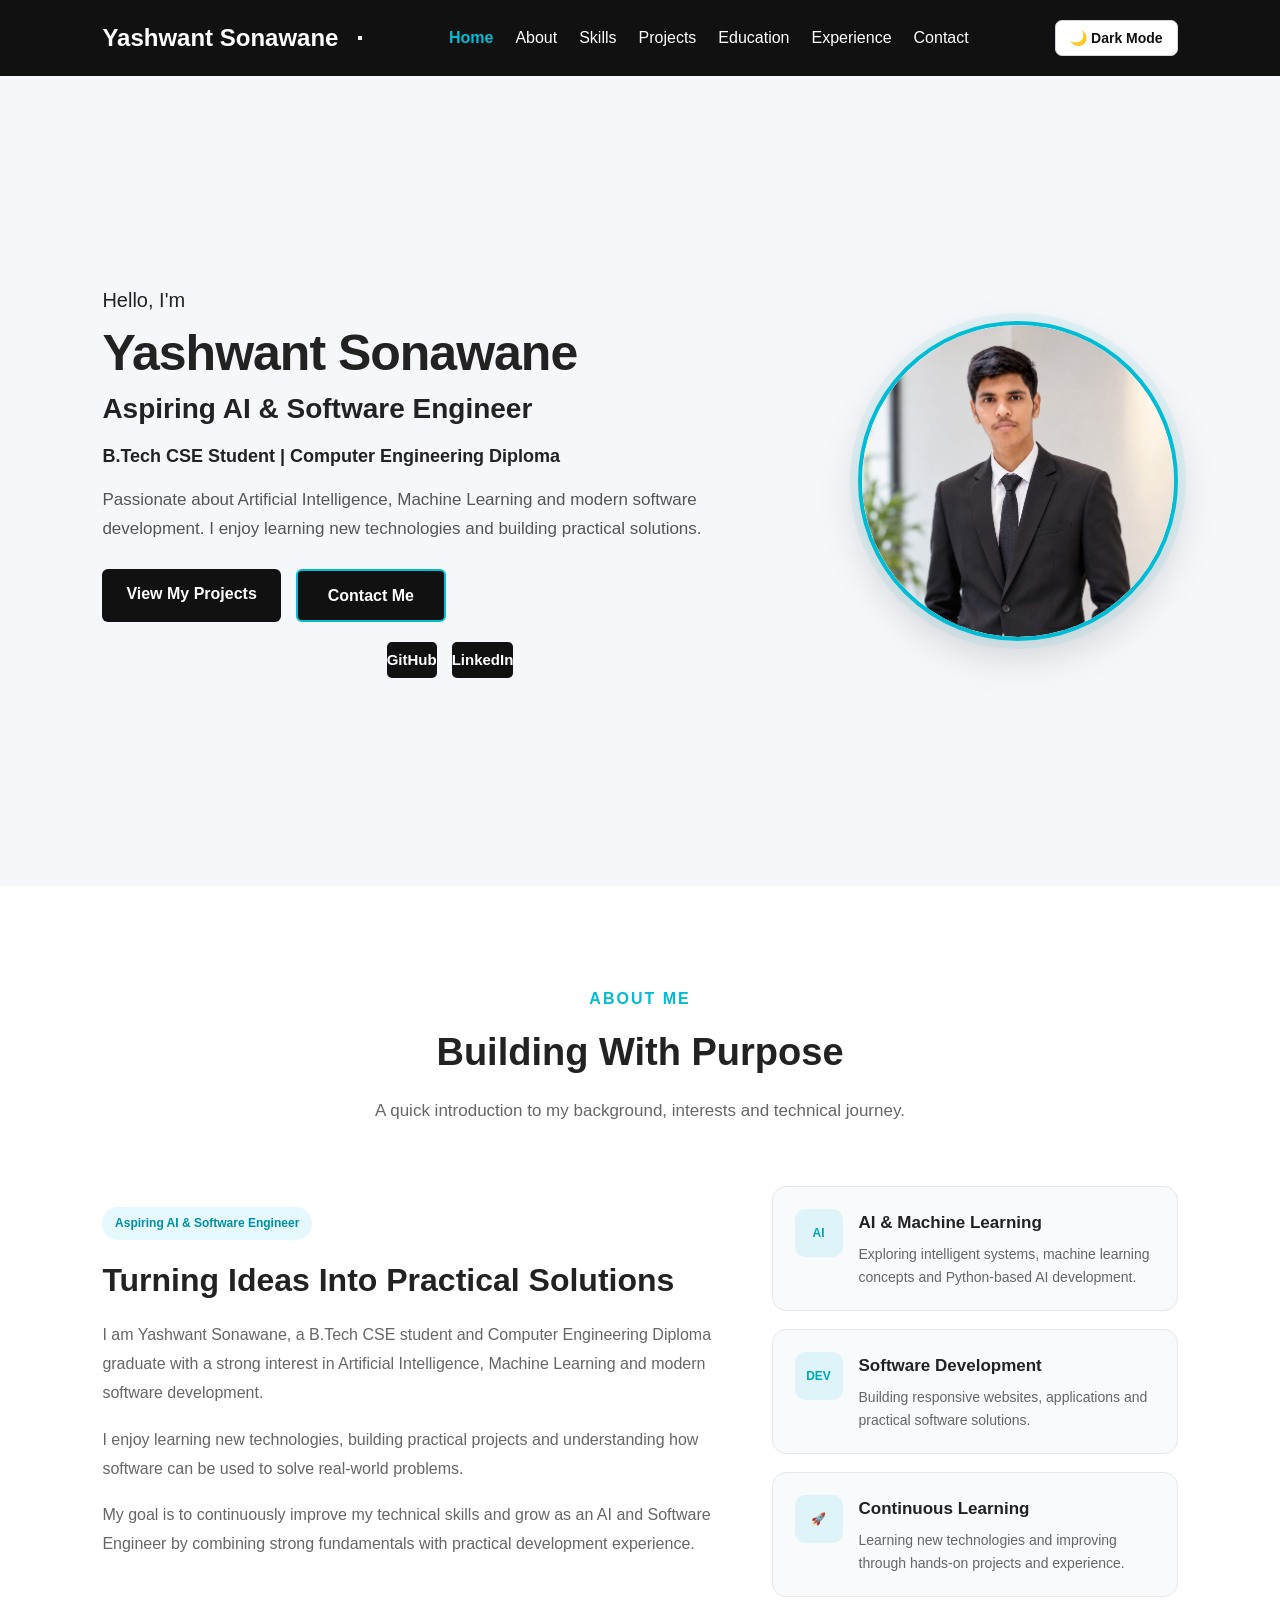
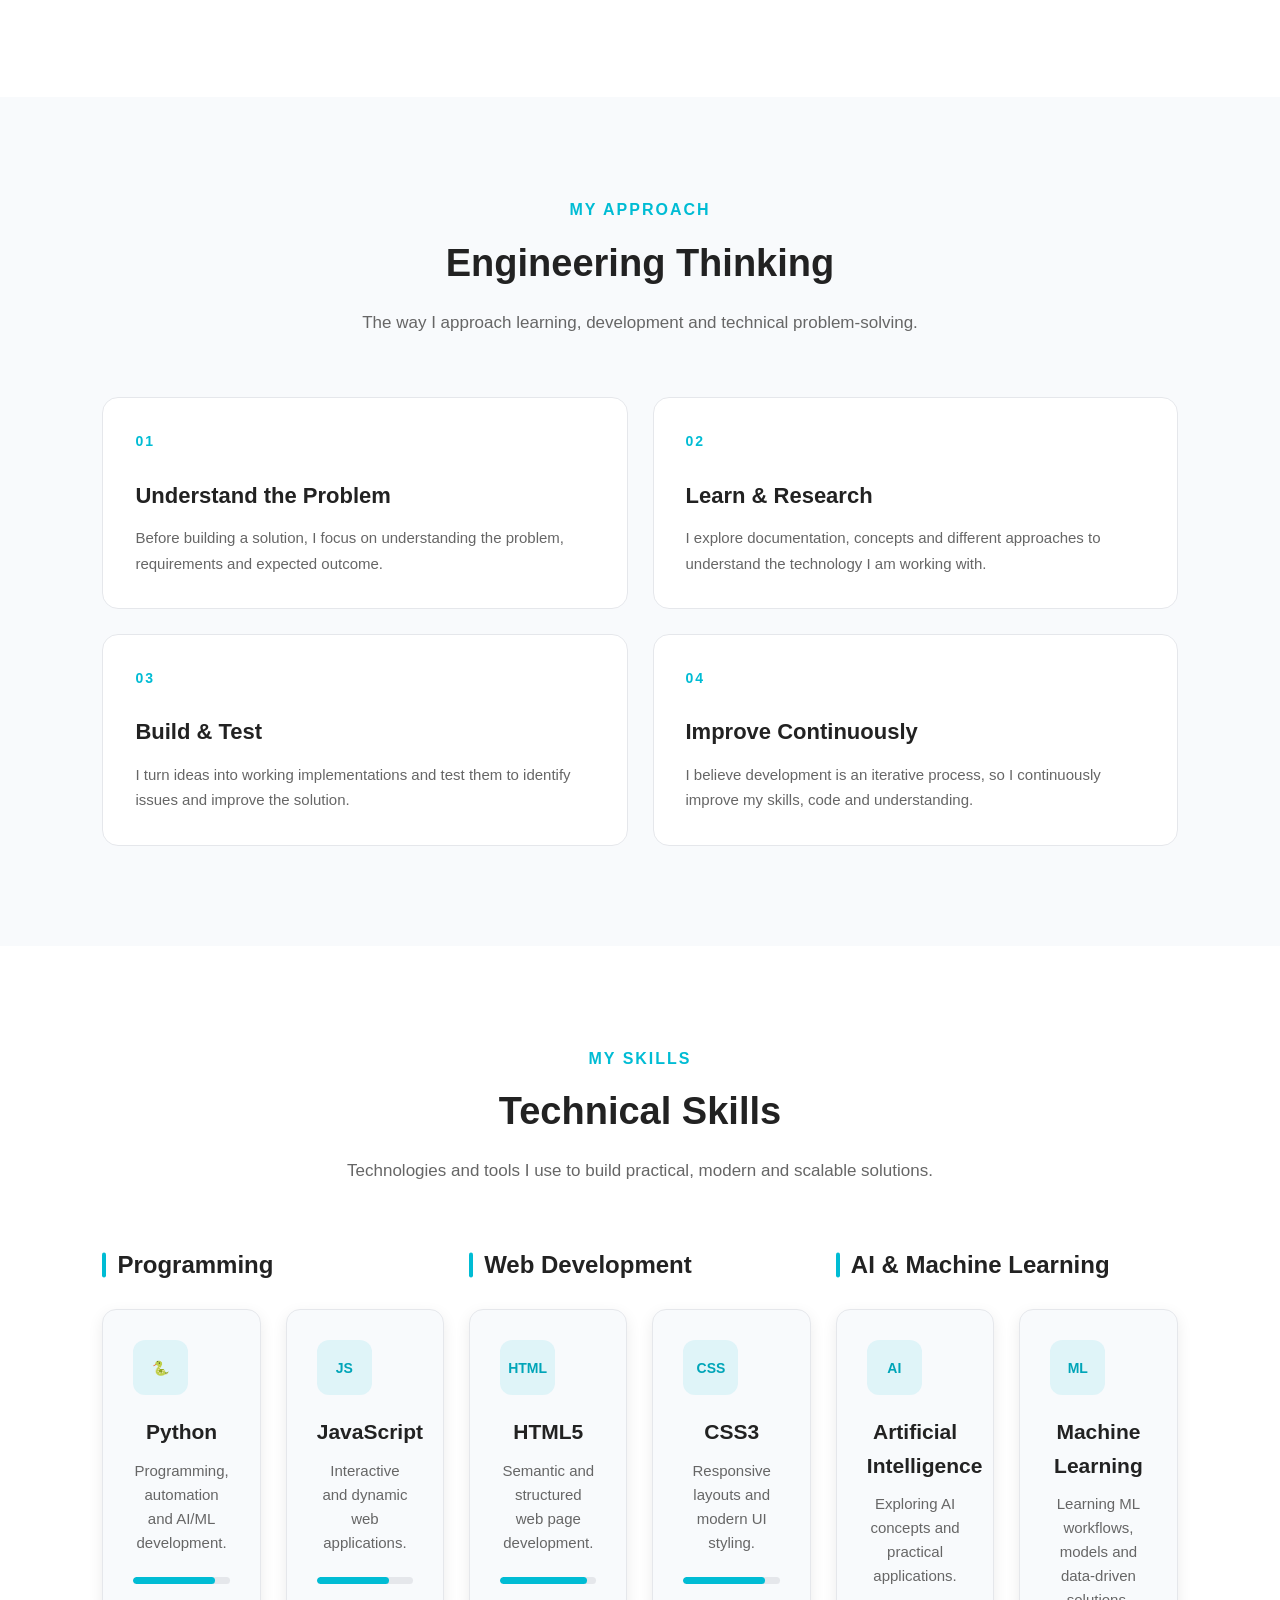
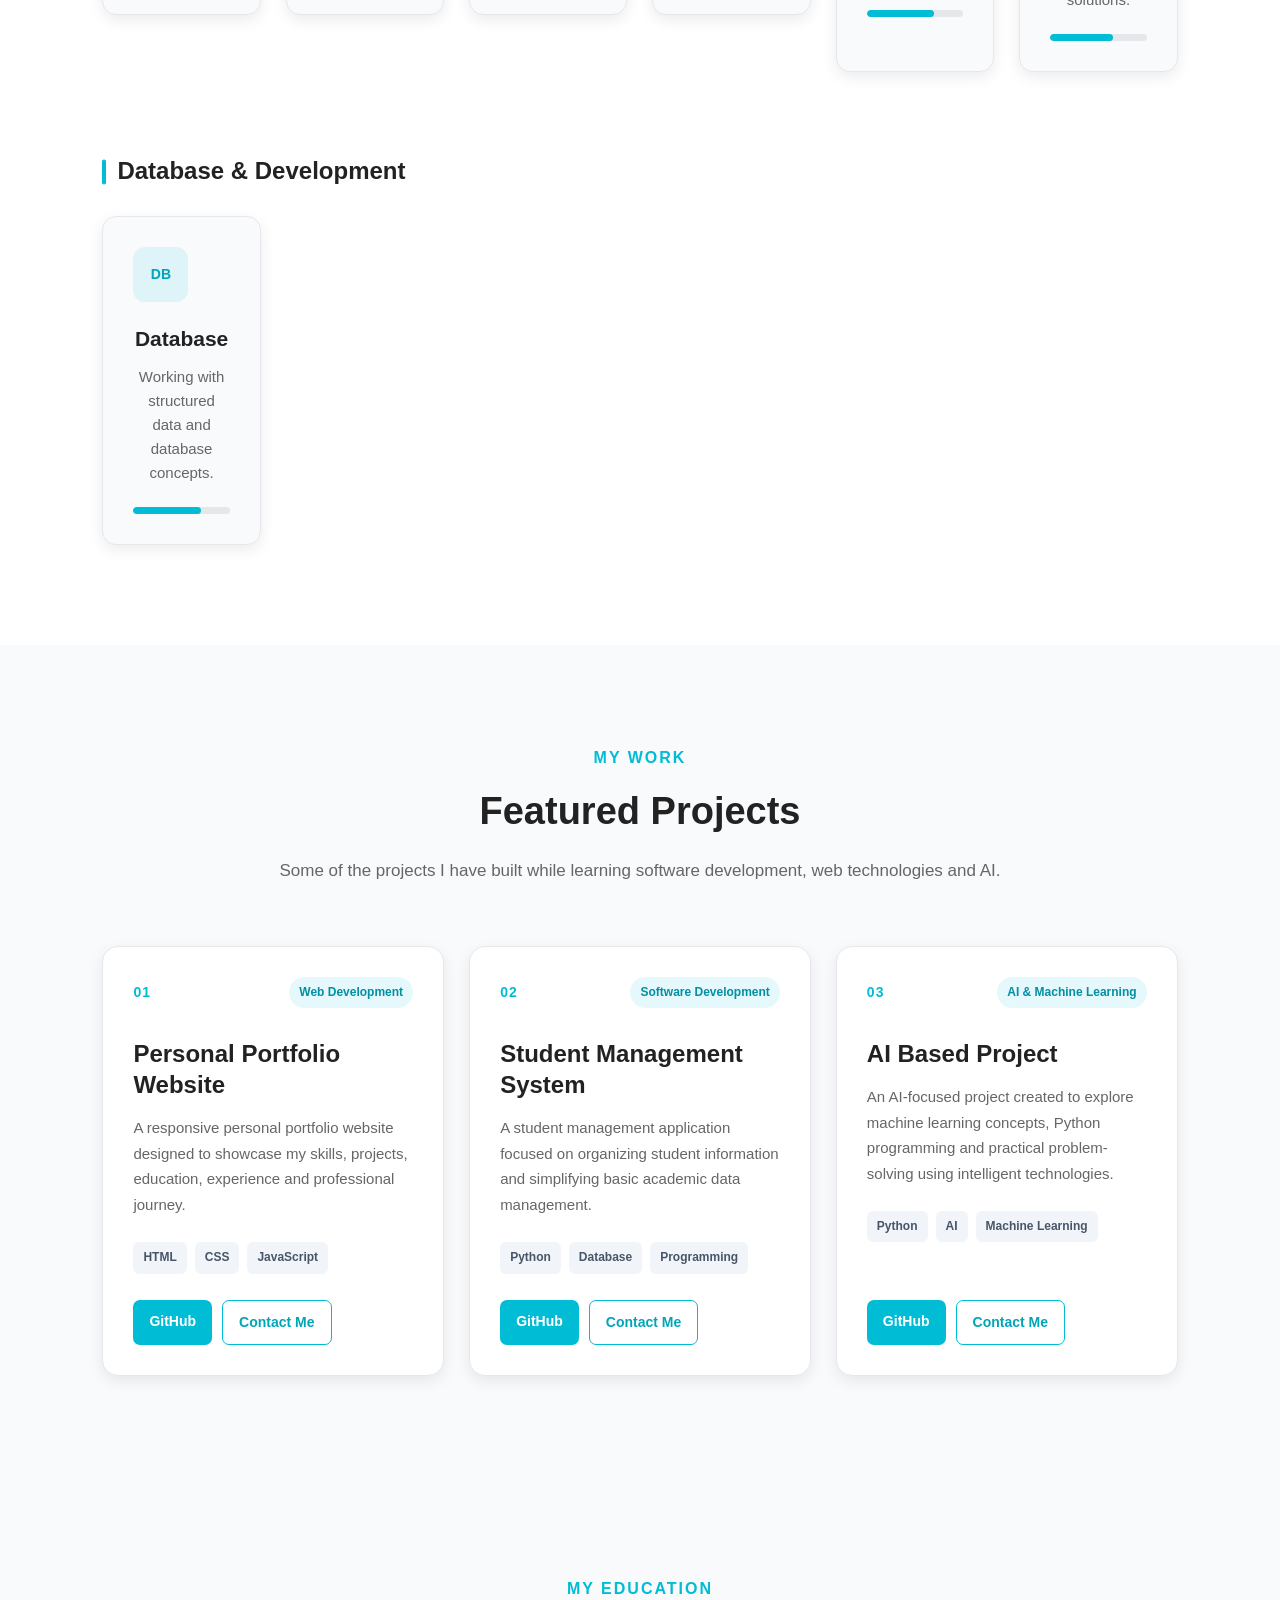
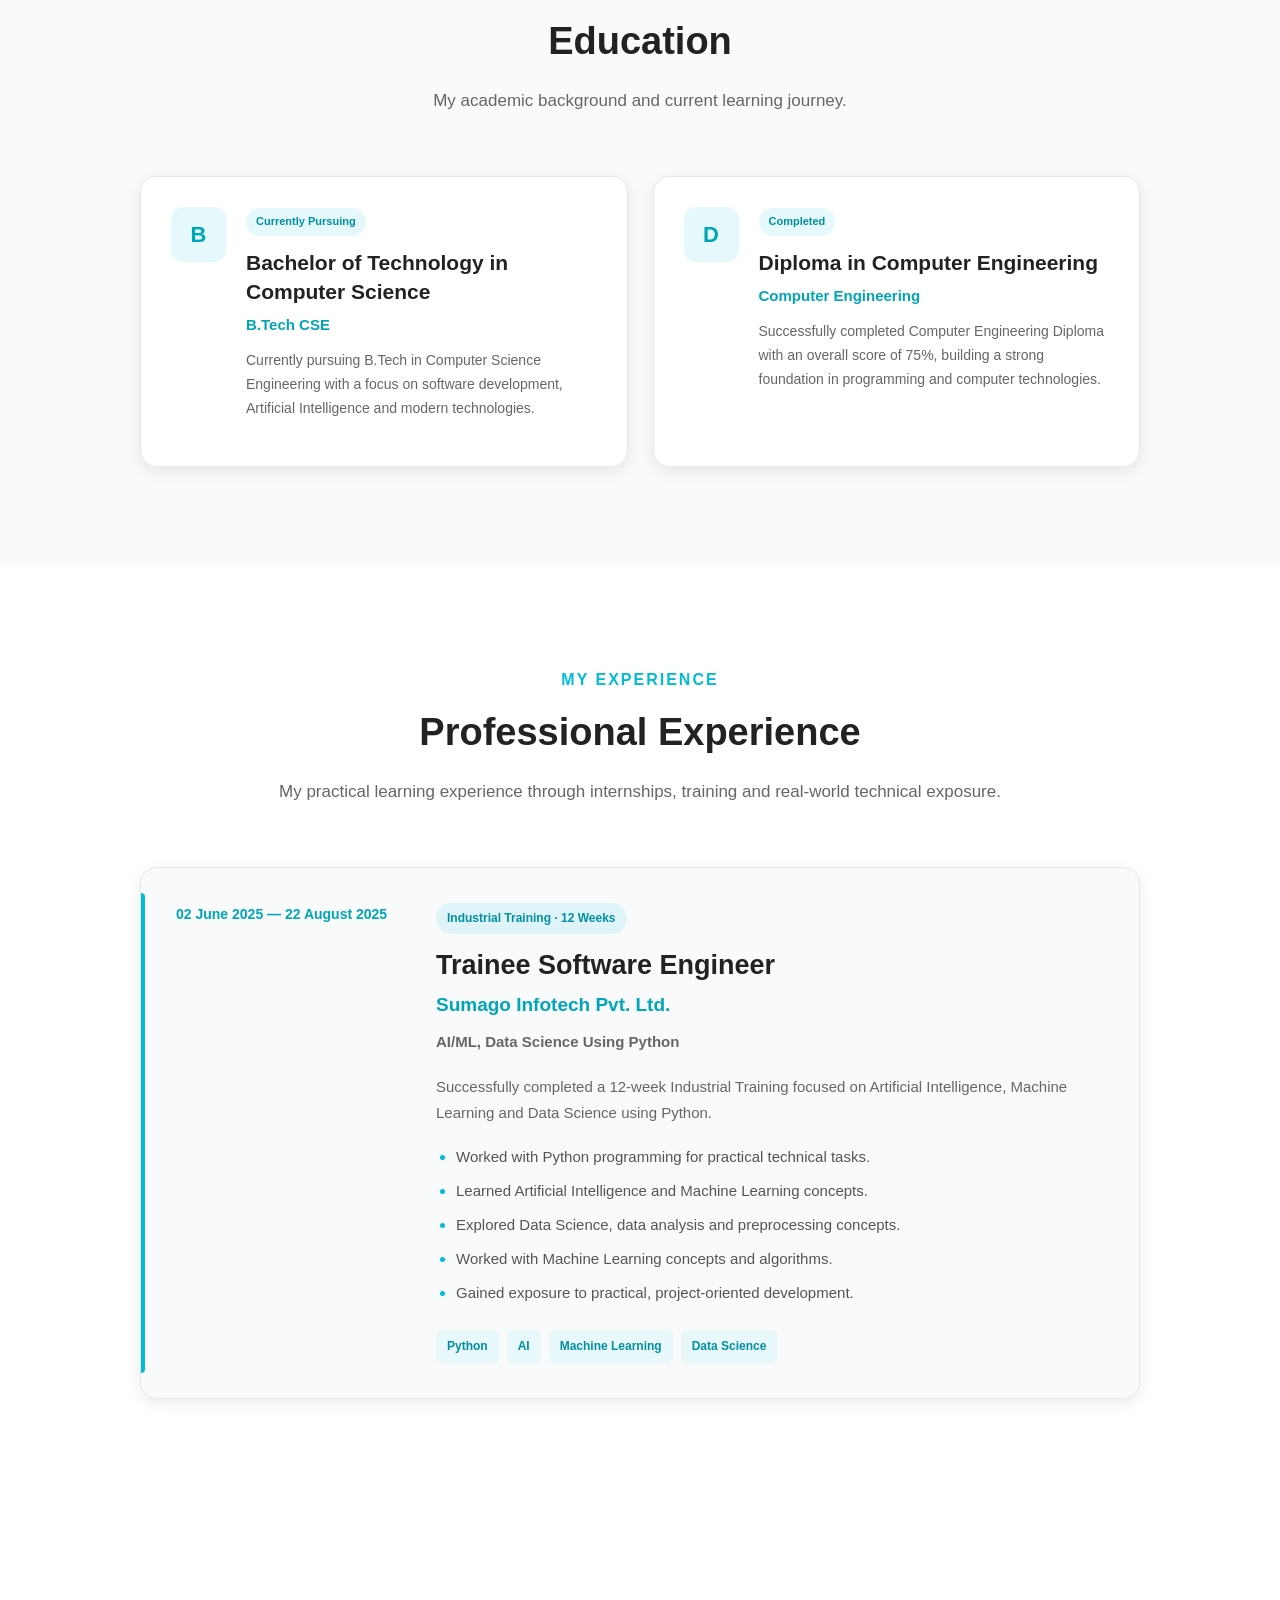
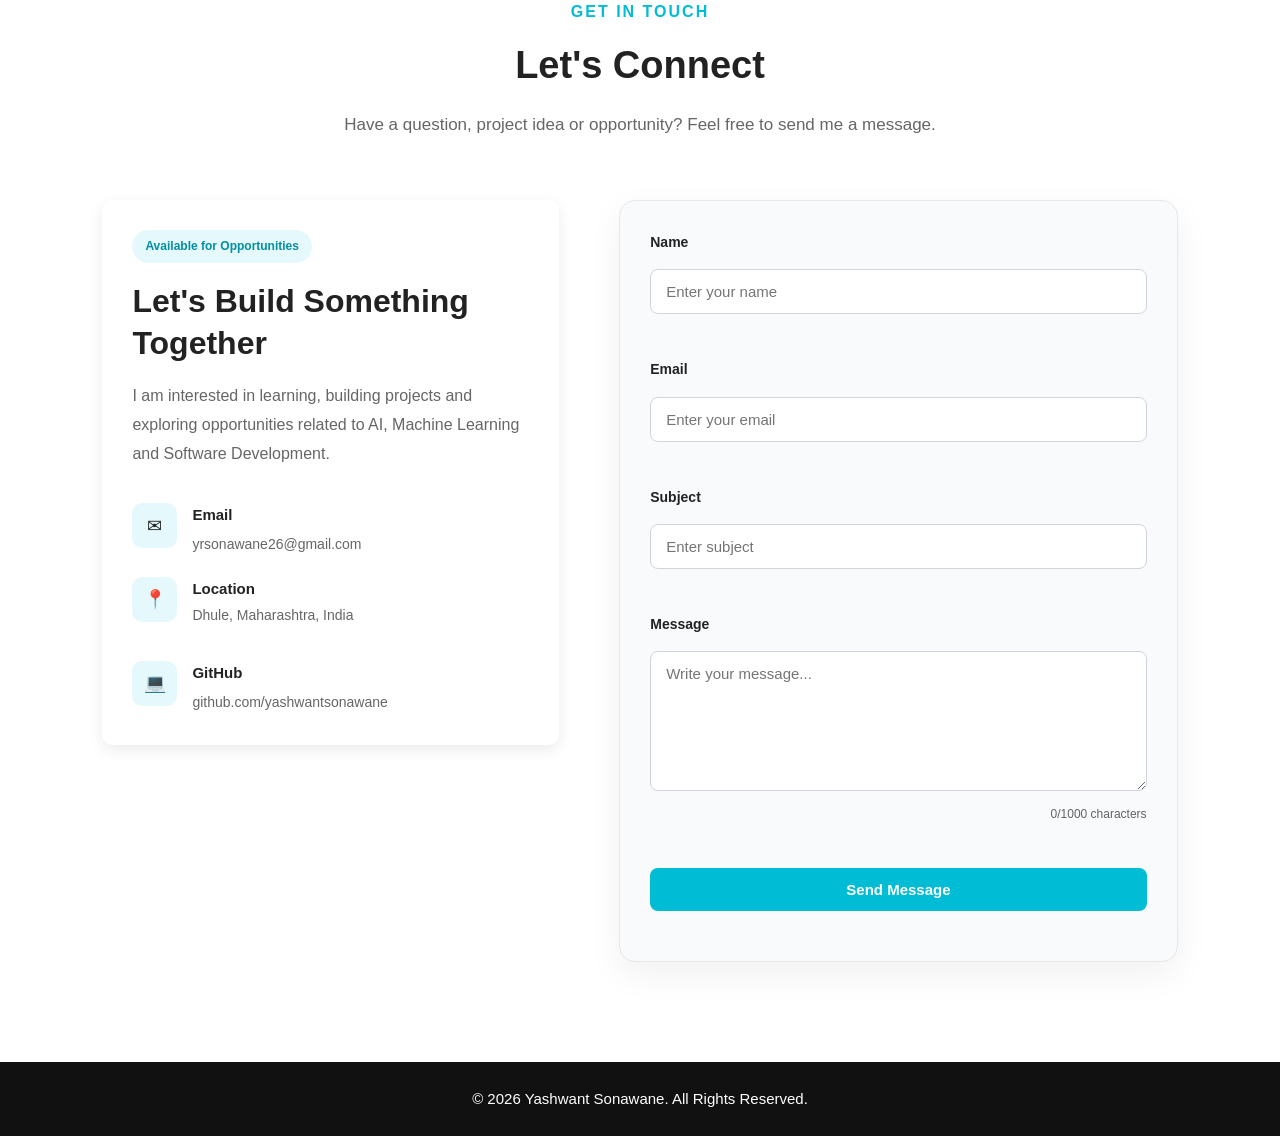
==== index.html @ 381cced5 "Initial portfolio website" ====
<!DOCTYPE html>
<html lang="en">
<head>
    <meta charset="UTF-8">
    <meta name="viewport" content="width=device-width, initial-scale=1.0">
    <link rel="icon" href="favicon.ico">

    <title>Yashwant Sonawane | AI & Software Engineer</title>
    <meta
    name="description"
    content="Yashwant Sonawane - B.Tech CSE Student, Computer Engineering Diploma graduate and aspiring AI & Software Engineer."
    >
    <meta name="author" content="Yashwant Sonawane">
    <meta name="theme-color" content="#00bcd4">
    <link rel="stylesheet" href="style.css">
</head>

<body>

    <!-- Navigation Bar -->
<nav class="navbar">

    <div class="logo">
        Yashwant Sonawane
    </div>
    <button
    id="menuToggle"
    type="button"
    aria-label="Toggle navigation menu"
    aria-expanded="false"
    >
    <span></span>
    <span></span>
    <span></span>
</button>

    <ul class="nav-links">
        <li><a href="#home">Home</a></li>
        <li><a href="#about">About</a></li>
        <li><a href="#skills">Skills</a></li>
        <li><a href="#projects">Projects</a></li>
        <li><a href="#education">Education</a></li>
        <li><a href="#experience">Experience</a></li>
        <li><a href="#contact">Contact</a></li>
    </ul>

    <button id="themeToggle" type="button" class="theme-toggle" aria-label="Toggle dark and light mode">
        🌙 Dark Mode
    </button>

</nav>


<!-- Home Section -->

<section id="home" class="home-section">

    <div class="home-content">

        <div class="home-text">

            <p class="intro">Hello, I'm</p>

            <h1>Yashwant Sonawane</h1>

            <h2>Aspiring AI & Software Engineer</h2>

            <p class="home-description">
                B.Tech CSE Student | Computer Engineering Diploma
            </p>

            <p class="home-summary">
                Passionate about Artificial Intelligence, Machine Learning
                and modern software development. I enjoy learning new
                technologies and building practical solutions.
            </p>

            <div class="home-buttons">

                <a href="#projects" class="btn">
                    View My Projects
                </a>

                <a href="#contact" class="btn secondary-btn">
                    Contact Me
                </a>

            </div>

            <div class="social-links">

                <a href="https://github.com/yashwantsonawane"
                   target="_blank"
                   rel="noopener noreferrer">
                    GitHub
                </a>

                <a href="https://www.linkedin.com/in/yashwant-sonawane-685401375"
                   target="_blank"
                   rel="noopener noreferrer">
                    LinkedIn
                </a>

            </div>

        </div>

        <div class="home-image-placeholder">

    <img 
        src="images/profile.jpg" 
        alt="Yashwant Sonawane - Profile Photo"
        class="profile-photo"
    >
    </div>

</div>

</section>
<!-- About Section -->

<section id="about" class="about-section">

    <div class="section-heading">

        <p class="section-label">About Me</p>

        <h2>Building With Purpose</h2>

        <p class="section-description">
            A quick introduction to my background, interests
            and technical journey.
        </p>

    </div>


    <div class="about-container">


        <!-- About Introduction -->

        <div class="about-main">

            <span class="about-badge">
                Aspiring AI & Software Engineer
            </span>

            <h3>
                Turning Ideas Into Practical Solutions
            </h3>

            <p>
                I am Yashwant Sonawane, a B.Tech CSE student
                and Computer Engineering Diploma graduate with
                a strong interest in Artificial Intelligence,
                Machine Learning and modern software development.
            </p>

            <p>
                I enjoy learning new technologies, building
                practical projects and understanding how
                software can be used to solve real-world problems.
            </p>

            <p>
                My goal is to continuously improve my technical
                skills and grow as an AI and Software Engineer
                by combining strong fundamentals with practical
                development experience.
            </p>

        </div>


        <!-- About Highlights -->

        <div class="about-highlights">


            <div class="about-highlight-card">

                <div class="about-highlight-icon">
                    AI
                </div>

                <div>

                    <h4>
                        AI & Machine Learning
                    </h4>

                    <p>
                        Exploring intelligent systems,
                        machine learning concepts and
                        Python-based AI development.
                    </p>

                </div>

            </div>


            <div class="about-highlight-card">

                <div class="about-highlight-icon">
                    DEV
                </div>

                <div>

                    <h4>
                        Software Development
                    </h4>

                    <p>
                        Building responsive websites,
                        applications and practical
                        software solutions.
                    </p>

                </div>

            </div>


            <div class="about-highlight-card">

                <div class="about-highlight-icon">
                    🚀
                </div>

                <div>

                    <h4>
                        Continuous Learning
                    </h4>

                    <p>
                        Learning new technologies and
                        improving through hands-on
                        projects and experience.
                    </p>

                </div>

            </div>


        </div>

    </div>

</section>
<!-- Engineering Thinking Section -->

<section id="engineering" class="engineering-section">

    <div class="section-heading">

        <p class="section-label">My Approach</p>

        <h2>Engineering Thinking</h2>

        <p class="section-description">
            The way I approach learning, development and
            technical problem-solving.
        </p>

    </div>


    <div class="engineering-grid">


        <article class="engineering-card">

            <span class="engineering-number">
                01
            </span>

            <h3>
                Understand the Problem
            </h3>

            <p>
                Before building a solution, I focus on
                understanding the problem, requirements
                and expected outcome.
            </p>

        </article>


        <article class="engineering-card">

            <span class="engineering-number">
                02
            </span>

            <h3>
                Learn & Research
            </h3>

            <p>
                I explore documentation, concepts and
                different approaches to understand the
                technology I am working with.
            </p>

        </article>


        <article class="engineering-card">

            <span class="engineering-number">
                03
            </span>

            <h3>
                Build & Test
            </h3>

            <p>
                I turn ideas into working implementations
                and test them to identify issues and
                improve the solution.
            </p>

        </article>


        <article class="engineering-card">

            <span class="engineering-number">
                04
            </span>

            <h3>
                Improve Continuously
            </h3>

            <p>
                I believe development is an iterative process,
                so I continuously improve my skills, code
                and understanding.
            </p>

        </article>


    </div>

</section>
<!-- Skills Section -->

<section id="skills" class="skills-section">

    <div class="section-heading">

        <p class="section-label">My Skills</p>

        <h2>Technical Skills</h2>

        <p class="section-description">
            Technologies and tools I use to build practical,
            modern and scalable solutions.
        </p>

    </div>


    <div class="skills-container">


        <!-- Programming -->

        <div class="skill-category">

            <h3>Programming</h3>

            <div class="skills-grid">

                <div class="skill-card">
                    <div class="skill-icon">🐍</div>

                    <h4>Python</h4>

                    <p>
                        Programming, automation and AI/ML development.
                    </p>

                    <div class="skill-level">
                        <span style="width: 85%;"></span>
                    </div>

                </div>


                <div class="skill-card">

                    <div class="skill-icon">JS</div>

                    <h4>JavaScript</h4>

                    <p>
                        Interactive and dynamic web applications.
                    </p>

                    <div class="skill-level">
                        <span style="width: 75%;"></span>
                    </div>

                </div>

            </div>

        </div>


        <!-- Web Development -->

        <div class="skill-category">

            <h3>Web Development</h3>

            <div class="skills-grid">

                <div class="skill-card">

                    <div class="skill-icon">HTML</div>

                    <h4>HTML5</h4>

                    <p>
                        Semantic and structured web page development.
                    </p>

                    <div class="skill-level">
                        <span style="width: 90%;"></span>
                    </div>

                </div>


                <div class="skill-card">

                    <div class="skill-icon">CSS</div>

                    <h4>CSS3</h4>

                    <p>
                        Responsive layouts and modern UI styling.
                    </p>

                    <div class="skill-level">
                        <span style="width: 85%;"></span>
                    </div>

                </div>

            </div>

        </div>


        <!-- AI / ML -->

        <div class="skill-category">

            <h3>AI & Machine Learning</h3>

            <div class="skills-grid">

                <div class="skill-card">

                    <div class="skill-icon">AI</div>

                    <h4>Artificial Intelligence</h4>

                    <p>
                        Exploring AI concepts and practical applications.
                    </p>

                    <div class="skill-level">
                        <span style="width: 70%;"></span>
                    </div>

                </div>


                <div class="skill-card">

                    <div class="skill-icon">ML</div>

                    <h4>Machine Learning</h4>

                    <p>
                        Learning ML workflows, models and data-driven solutions.
                    </p>

                    <div class="skill-level">
                        <span style="width: 65%;"></span>
                    </div>

                </div>

            </div>

        </div>


        <!-- Database -->

        <div class="skill-category">

            <h3>Database & Development</h3>

            <div class="skills-grid">

                <div class="skill-card">

                    <div class="skill-icon">DB</div>

                    <h4>Database</h4>

                    <p>
                        Working with structured data and database concepts.
                    </p>

                    <div class="skill-level">
                        <span style="width: 70%;"></span>
                    </div>

                </div>

            </div>

        </div>


    </div>

</section>
<!-- Projects Section -->

<section id="projects" class="projects-section">

    <div class="section-heading">

        <p class="section-label">My Work</p>

        <h2>Featured Projects</h2>

        <p class="section-description">
            Some of the projects I have built while learning
            software development, web technologies and AI.
        </p>

    </div>


    <div class="projects-container">


        <!-- Project 1 -->

        <article class="project-card">

            <div class="project-top">

                <span class="project-number">
                    01
                </span>

                <span class="project-category">
                    Web Development
                </span>

            </div>


            <div class="project-content">

                <h3>
                    Personal Portfolio Website
                </h3>

                <p>
                    A responsive personal portfolio website designed
                    to showcase my skills, projects, education,
                    experience and professional journey.
                </p>


                <div class="project-tech">

                    <span>HTML</span>
                    <span>CSS</span>
                    <span>JavaScript</span>

                </div>


                <div class="project-buttons">

                    <a
                        href="https://github.com/yashwantsonawane"
                        target="_blank"
                        rel="noopener noreferrer"
                        class="project-btn"
                    >
                        GitHub
                    </a>

                    <a
                        href="#contact"
                        class="project-btn project-btn-outline"
                    >
                        Contact Me
                    </a>

                </div>

            </div>

        </article>


        <!-- Project 2 -->

        <article class="project-card">

            <div class="project-top">

                <span class="project-number">
                    02
                </span>

                <span class="project-category">
                    Software Development
                </span>

            </div>


            <div class="project-content">

                <h3>
                    Student Management System
                </h3>

                <p>
                    A student management application focused on
                    organizing student information and simplifying
                    basic academic data management.
                </p>


                <div class="project-tech">

                    <span>Python</span>
                    <span>Database</span>
                    <span>Programming</span>

                </div>


                <div class="project-buttons">

                    <a
                        href="https://github.com/yashwantsonawane"
                        target="_blank"
                        rel="noopener noreferrer"
                        class="project-btn"
                    >
                        GitHub
                    </a>

                    <a
                        href="#contact"
                        class="project-btn project-btn-outline"
                    >
                        Contact Me
                    </a>

                </div>

            </div>

        </article>


        <!-- Project 3 -->

        <article class="project-card">

            <div class="project-top">

                <span class="project-number">
                    03
                </span>

                <span class="project-category">
                    AI & Machine Learning
                </span>

            </div>


            <div class="project-content">

                <h3>
                    AI Based Project
                </h3>

                <p>
                    An AI-focused project created to explore
                    machine learning concepts, Python programming
                    and practical problem-solving using intelligent
                    technologies.
                </p>


                <div class="project-tech">

                    <span>Python</span>
                    <span>AI</span>
                    <span>Machine Learning</span>

                </div>


                <div class="project-buttons">

                    <a
                        href="https://github.com/yashwantsonawane"
                        target="_blank"
                        rel="noopener noreferrer"
                        class="project-btn"
                    >
                        GitHub
                    </a>

                    <a
                        href="#contact"
                        class="project-btn project-btn-outline"
                    >
                        Contact Me
                    </a>

                </div>

            </div>

        </article>


    </div>

</section>
<!-- Education Section -->

<section id="education" class="education-section">

    <div class="section-heading">

        <p class="section-label">My Education</p>

        <h2>Education</h2>

        <p class="section-description">
            My academic background and current learning journey.
        </p>

    </div>


    <div class="education-container">


        <!-- B.Tech -->

        <article class="education-card">

            <div class="education-icon">
                B
            </div>

            <div class="education-content">

                <span class="education-status">
                    Currently Pursuing
                </span>

                <h3>
                    Bachelor of Technology in Computer Science
                </h3>

                <h4>
                    B.Tech CSE
                </h4>

                <p>
                    Currently pursuing B.Tech in Computer Science
                    Engineering with a focus on software development,
                    Artificial Intelligence and modern technologies.
                </p>

            </div>

        </article>


        <!-- Diploma -->

        <article class="education-card">

            <div class="education-icon">
                D
            </div>

            <div class="education-content">

                <span class="education-status">
                    Completed
                </span>

                <h3>
                    Diploma in Computer Engineering
                </h3>

                <h4>
                    Computer Engineering
                </h4>

                <p>
                    Successfully completed Computer Engineering Diploma
                    with an overall score of 75%, building a strong
                    foundation in programming and computer technologies.
                </p>

               

            </div>

        </article>


    </div>

</section>
<!-- Experience Section -->

<section id="experience" class="experience-section">

    <div class="section-heading">

        <p class="section-label">My Experience</p>

        <h2>Professional Experience</h2>

        <p class="section-description">
            My practical learning experience through internships,
            training and real-world technical exposure.
        </p>

    </div>


    <div class="experience-container">


        <!-- Sumago Internship -->

        <article class="experience-card">

            <div class="experience-date">
                02 June 2025 — 22 August 2025
            </div>


            <div class="experience-content">

                <span class="experience-type">
                    Industrial Training · 12 Weeks
                </span>

                <h3>
                    Trainee Software Engineer
                </h3>

                <h4>
                    Sumago Infotech Pvt. Ltd.
                </h4>

                <p class="experience-role">
                    AI/ML, Data Science Using Python
                </p>


                <p>
                    Successfully completed a 12-week Industrial Training
                    focused on Artificial Intelligence, Machine Learning
                    and Data Science using Python.
                </p>


                <ul class="experience-points">

                    <li>
                        Worked with Python programming for
                        practical technical tasks.
                    </li>

                    <li>
                        Learned Artificial Intelligence and
                        Machine Learning concepts.
                    </li>

                    <li>
                        Explored Data Science, data analysis
                        and preprocessing concepts.
                    </li>

                    <li>
                        Worked with Machine Learning concepts
                        and algorithms.
                    </li>

                    <li>
                        Gained exposure to practical,
                        project-oriented development.
                    </li>

                </ul>


                <div class="experience-tech">

                    <span>Python</span>
                    <span>AI</span>
                    <span>Machine Learning</span>
                    <span>Data Science</span>

                </div>

            </div>

        </article>


    </div>

</section>
<!-- Contact Section -->

<section id="contact" class="contact-section">

    <div class="section-heading">

        <p class="section-label">Get In Touch</p>

        <h2>Let's Connect</h2>

        <p class="section-description">
            Have a question, project idea or opportunity?
            Feel free to send me a message.
        </p>

    </div>


    <div class="contact-container">


        <!-- Contact Information -->

        <div class="contact-info">

            <span class="contact-badge">
                Available for Opportunities
            </span>

            <h3>
                Let's Build Something Together
            </h3>

            <p>
                I am interested in learning, building projects
                and exploring opportunities related to AI,
                Machine Learning and Software Development.
            </p>


            <div class="contact-details">

                <div class="contact-detail">

                    <span class="contact-icon">
                        ✉
                    </span>

                    <div>

                        <h4>Email</h4>

                        <a href="mailto:yrsonawane26@gmail.com">
                            yrsonawane26@gmail.com
                        </a>

                    </div>

                </div>


                <div class="contact-detail">

                    <span class="contact-icon">
                        📍
                    </span>

                    <div>

                        <h4>Location</h4>

                        <p>
                            Dhule, Maharashtra, India
                        </p>

                    </div>

                </div>


                <div class="contact-detail">

                    <span class="contact-icon">
                        💻
                    </span>

                    <div>

                        <h4>GitHub</h4>

                        <a
                            href="https://github.com/yashwantsonawane"
                            target="_blank"
                            rel="noopener noreferrer"
                        >
                            github.com/yashwantsonawane
                        </a>

                    </div>

                </div>

            </div>

        </div>


        <!-- Contact Form -->

        <div class="contact-form-container">

            <form id="contactForm" action="https://formspree.io/f/mbgldevp" method="POST">

                <div class="form-group">

                    <label for="name">
                        Name
                    </label>

                    <input
                        type="text"
                        id="name"
                        name="name"
                        placeholder="Enter your name"
                        autocomplete="name"
                        required
                    >

                    <small
                        class="form-error"
                        id="nameError"
                    ></small>

                </div>


                <div class="form-group">

                    <label for="email">
                        Email
                    </label>

                    <input
                        type="email"
                        id="email"
                        name="email"
                        placeholder="Enter your email"
                        autocomplete="email"
                        required
                    >

                    <small
                        class="form-error"
                        id="emailError"
                    ></small>

                </div>


                <div class="form-group">

                    <label for="subject">
                        Subject
                    </label>

                    <input
                        type="text"
                        id="subject"
                        name="subject"
                        placeholder="Enter subject"
                        maxlength="100"
                        autocomplete="off"
                        required
                    >

                    <small id="subjectError" class="form-error"></small>

                </div>


                <div class="form-group">

                    <label for="message">
                        Message
                    </label>

                    <textarea
                        id="message"
                        name="message"
                        rows="6"
                        placeholder="Write your message..."
                        maxlength="1000"
                        required
                    ></textarea>
                    <div class="message-counter">
                        <span id="messageCount">0</span>/1000 characters
                    </div>

                    <small
                        class="form-error"
                        id="messageError"
                    ></small>

                </div>


                <button
                    type="submit"
                    id="submitButton"
                    class="contact-submit"
                >
                    <span id="submitText">
                        Send Message
                    </span>
                </button>


                <p
                    id="formStatus"
                    class="form-status"
                    aria-live="polite"
                ></p>

            </form>

        </div>

    </div>

</section>
<!-- Footer -->
<footer class="footer">

    <p>
        © 2026 Yashwant Sonawane. All Rights Reserved.
    </p>

</footer>

    <script src="script.js"></script>
</body>
</html>
---- style.css ----
/* =========================
   Basic Reset
========================= */
* {
    box-sizing: border-box;
}
* {
    margin: 0;
    padding: 0;
    box-sizing: border-box;
}

html {
    scroll-behavior: smooth;
}

body {
    font-family: Arial, sans-serif;
    line-height: 1.6;
}


/* =========================
   Navigation Bar
========================= */

.navbar {
    display: flex;
    justify-content: space-between;
    align-items: center;

    padding: 18px 8%;

    background-color: #111;
    color: white;

    position: sticky;
    top: 0;
    z-index: 1000;
}


/* Logo */

.logo {
    font-size: 24px;
    font-weight: bold;
}


/* Navigation Links */

.nav-links {
    display: flex;
    list-style: none;
    gap: 25px;
}

.nav-links a {
    color: white;
    text-decoration: none;
    font-size: 16px;
}

.nav-links a:hover {
    color: #00bcd4;
}
/* =========================
   Home Section
========================= */

.home-section {
    min-height: 90vh;

    display: flex;
    justify-content: center;
    align-items: center;

    padding: 60px 8%;

    background-color: #f5f7fa;
}


.home-content {
    width: 100%;
    max-width: 1100px;

    display: flex;
    align-items: center;
    justify-content: space-between;

    gap: 60px;
}


.home-text {
    flex: 1;
    text-align: left;
}


.intro {
    font-size: 20px;
    margin-bottom: 10px;
}


.home-content h1 {
    font-size: 50px;
    margin-bottom: 10px;
}


.home-content h2 {
    font-size: 28px;
    margin-bottom: 15px;
}


.home-description {
    font-size: 18px;
    margin-bottom: 15px;
}


.home-summary {
    font-size: 17px;
    line-height: 1.7;
    max-width: 650px;
    margin-bottom: 25px;
}


.home-buttons {
    display: flex;
    gap: 15px;
    flex-wrap: wrap;
    margin-bottom: 20px;
}


.secondary-btn {
    background-color: transparent;
}


.social-links {
    display: flex;
    gap: 20px;
}


.home-image-placeholder {
    flex: 0 0 320px;
    height: 320px;

    border-radius: 50%;

    border: 2px dashed #00bcd4;

    display: flex;
    align-items: center;
    justify-content: center;
}
/* =========================
   Home Hero Polish
========================= */

.home-content h1 {
    line-height: 1.1;
    letter-spacing: -1px;
}

.home-content h2 {
    line-height: 1.3;
}

.home-description {
    font-weight: 600;
}

.home-summary {
    color: #555;
}

.home-buttons .btn {
    display: inline-block;
    padding: 12px 24px;
    text-decoration: none;
    border-radius: 6px;
    transition: 0.3s ease;
}

.home-buttons .btn:hover {
    transform: translateY(-3px);
}

.home-buttons .secondary-btn {
    border: 2px solid #00bcd4;
}

.social-links a {
    text-decoration: none;
    font-weight: 600;
    transition: 0.3s ease;
}

.social-links a:hover {
    transform: translateY(-2px);
}
/* =========================
   Home Premium Spacing
========================= */

.home-content {
    animation: homeFadeIn 0.8s ease;
}

.home-text {
    max-width: 700px;
}

.home-image-placeholder {
    background: rgba(255, 255, 255, 0.5);
    box-shadow: 0 10px 30px rgba(0, 0, 0, 0.08);
}

@keyframes homeFadeIn {
    from {
        opacity: 0;
        transform: translateY(20px);
    }

    to {
        opacity: 1;
        transform: translateY(0);
    }
}

/* Button */

.btn {
    display: inline-block;

    padding: 12px 25px;

    background-color: #111;
    color: white;

    text-decoration: none;

    border-radius: 5px;

    font-size: 16px;
}


.btn:hover {
    background-color: #00bcd4;
}
/* =========================
   About Section
========================= */

.about-section {
    padding: 80px 8%;
    background-color: white;
}


.section-title {
    text-align: center;
    margin-bottom: 40px;
}


.section-title h2 {
    font-size: 36px;
}


.about-content {
    max-width: 900px;
    margin: auto;
}


.about-text {
    text-align: center;
}


.about-text h3 {
    font-size: 26px;
    margin-bottom: 20px;
}


.about-text p {
    font-size: 17px;
    margin-bottom: 15px;
}
/* =========================
   Skills Section
========================= */

.skills-section {
    padding: 80px 8%;
    background-color: #f5f7fa;
}


.skills-container {
    max-width: 1100px;
    margin: auto;

    display: grid;
    grid-template-columns: repeat(3, 1fr);
    gap: 25px;
}


.skill-card {
    background-color: white;

    padding: 30px;

    text-align: center;

    border-radius: 10px;

    box-shadow: 0 5px 15px rgba(0, 0, 0, 0.08);

    transition: transform 0.3s ease;
}


.skill-card h3 {
    font-size: 22px;
    margin-bottom: 12px;
}


.skill-card p {
    font-size: 15px;
}


.skill-card:hover {
    transform: translateY(-8px);
}
/* =========================
   Projects Section
========================= */

.projects-section {
    padding: 80px 8%;
    background-color: white;
}


.projects-container {
    max-width: 1100px;
    margin: auto;

    display: grid;
    grid-template-columns: repeat(3, 1fr);
    gap: 25px;
}


.project-card {
    padding: 30px;

    background-color: #f5f7fa;

    border-radius: 10px;

    box-shadow: 0 5px 15px rgba(0, 0, 0, 0.08);

    transition: transform 0.3s ease;
}


.project-card h3 {
    font-size: 22px;
    margin-bottom: 15px;
}


.project-card p {
    font-size: 15px;
    margin-bottom: 12px;
}


.project-card:hover {
    transform: translateY(-8px);
}
/* =========================
   Education Section
========================= */

.education-section {
    padding: 80px 8%;
    background-color: #f5f7fa;
}


.education-container {
    max-width: 900px;
    margin: auto;

    display: grid;
    gap: 25px;
}


.education-card {
    background-color: white;

    padding: 30px;

    border-radius: 10px;

    box-shadow: 0 5px 15px rgba(0, 0, 0, 0.08);

    border-left: 5px solid #00bcd4;

    transition: transform 0.3s ease;
}


.education-card h3 {
    font-size: 22px;
    margin-bottom: 12px;
}


.education-card p {
    font-size: 16px;
}


.education-card:hover {
    transform: translateX(8px);
}
/* =========================
   Experience Section
========================= */

.experience-section {
    padding: 80px 8%;
    background-color: white;
}

.experience-container {
    max-width: 900px;
    margin: auto;
}

.experience-card {
    background-color: #f5f7fa;

    padding: 30px;

    border-radius: 10px;

    box-shadow: 0 5px 15px rgba(0, 0, 0, 0.08);

    border-left: 5px solid #00bcd4;

    transition: transform 0.3s ease;
}

.experience-card h3 {
    font-size: 22px;
    margin-bottom: 12px;
}

.experience-card p {
    font-size: 16px;
    margin-bottom: 10px;
}

.experience-card:hover {
    transform: translateX(8px);
}
/* =========================
   Contact Section
========================= */

.contact-section {
    padding: 80px 8%;
    background-color: #f5f7fa;
}

.contact-container {
    max-width: 1100px;
    margin: auto;

    display: grid;
    grid-template-columns: 1fr 1fr;
    gap: 40px;
}

.contact-info {
    background-color: white;

    padding: 30px;

    border-radius: 10px;

    box-shadow: 0 5px 15px rgba(0, 0, 0, 0.08);
}

.contact-info h3 {
    font-size: 26px;
    margin-bottom: 20px;
}

.contact-info p {
    font-size: 16px;
    margin-bottom: 15px;
}


/* Contact Form */

.contact-form {
    background-color: white;

    padding: 30px;

    border-radius: 10px;

    box-shadow: 0 5px 15px rgba(0, 0, 0, 0.08);
}

.form-group {
    margin-bottom: 20px;
}

.form-group label {
    display: block;
    font-size: 16px;
    margin-bottom: 8px;
}

.form-group input,
.form-group textarea {
    width: 100%;

    padding: 12px;

    border: 1px solid #ccc;

    border-radius: 5px;

    font-size: 15px;

    font-family: Arial, sans-serif;
}

.form-group textarea {
    resize: vertical;
}

.form-group input:focus,
.form-group textarea:focus {
    outline: none;
    border-color: #00bcd4;
}
/* =========================
   Footer
========================= */

.footer {
    padding: 25px 8%;

    background-color: #111;

    color: white;

    text-align: center;

    font-size: 15px;
}
.dark-mode footer {
    background-color: #0b1120;
    color: #b8c0cc;
}

/* =========================
   Responsive Design
========================= */

@media (max-width: 768px) {
    
    .home-image-placeholder {
    width: 240px;
    height: 240px;

    margin-top: 10px;
    }

 
    .profile-photo {
    object-fit: cover;
    }
    .profile-photo {
    width: 100%;
    height: 100%;
    }

    .home-buttons {
    width: 100%;
    }

    .home-buttons .btn {
    min-width: 140px;
    }

    .home-text {
    width: 100%;
    }

    .home-content h1 {
    line-height: 1.15;
    letter-spacing: -0.5px;
    }

    .home-buttons .btn {
    padding: 11px 20px;
    }

    .home-section {
        padding: 50px 6%;
    }

    .home-content {
        flex-direction: column;
        text-align: center;
        gap: 35px;
    }

    .home-text {
        text-align: center;
    }

    .home-content h1 {
        font-size: 38px;
    }

    .home-content h2 {
        font-size: 23px;
    }

    .home-summary {
        font-size: 16px;
    }

    .home-buttons {
        justify-content: center;
    }

    .social-links {
        justify-content: center;
    }

    .home-image-placeholder {
        flex: none;
        width: 240px;
        height: 240px;
    }

    /* Navigation */
    .navbar {
        flex-direction: column;
        gap: 15px;
    }

    .menu-toggle {
    display: block;
    } 

    .nav-links {
        flex-wrap: wrap;
        justify-content: center;
        gap: 15px;
    }

    /* Home */
    .home-content h1 {
        font-size: 38px;
    }

    .home-content h2 {
        font-size: 23px;
    }

    /* Skills */
    .skills-container {
        grid-template-columns: 1fr;
    }

    /* Projects */
    .projects-container {
        grid-template-columns: 1fr;
    }

    /* Contact */
    .contact-container {
        grid-template-columns: 1fr;
    }
}
/* =========================
   Mobile Navbar
========================= */

@media (max-width: 480px) {

    .navbar {
        padding: 15px 5%;
    }

    .logo {
        font-size: 21px;
    }

    .nav-links {
        gap: 10px;
    }

    .nav-links a {
        font-size: 14px;
    }

    .home-section {
        padding: 50px 5%;
    }

    .home-content h1 {
        font-size: 32px;
    }

    .home-content h2 {
        font-size: 20px;
    }

    .home-content p {
        font-size: 16px;
    }

    .section-title h2 {
        font-size: 30px;
    }
}
/* =========================
   Social Links
========================= */

.social-links {
    margin-top: 25px;

    display: flex;
    justify-content: center;
    gap: 15px;
}

.social-links a {
    display: inline-block;

    padding: 10px 20px;

    background-color: #111;
    color: white;

    text-decoration: none;

    border-radius: 5px;

    font-size: 15px;

    transition: 0.3s ease;
}

.social-links a:hover {
    background-color: #00bcd4;
    transform: translateY(-3px);
}
/* =========================
   Dark Mode Button
========================= */

.theme-toggle {
    padding: 10px 16px;

    background-color: white;
    color: #111;

    border: none;
    border-radius: 5px;

    font-size: 14px;
    font-weight: bold;

    cursor: pointer;

    transition: 0.3s ease;
}

.theme-toggle:hover {
    background-color: #00bcd4;
    color: white;
}
/* =========================
   Dark Mode
========================= */

body.dark-mode {
    background-color: #121212;
    color: #f5f5f5;
}

body.dark-mode .about-section,
body.dark-mode .projects-section,
body.dark-mode .experience-section {
    background-color: #121212;
}

body.dark-mode .skills-section,
body.dark-mode .education-section,
body.dark-mode .contact-section {
    background-color: #1e1e1e;
}

body.dark-mode .skill-card,
body.dark-mode .education-card,
body.dark-mode .contact-info,
body.dark-mode .contact-form {
    background-color: #2a2a2a;
    color: #f5f5f5;
}

body.dark-mode .project-card,
body.dark-mode .experience-card {
    background-color: #1e1e1e;
    color: #f5f5f5;
}

body.dark-mode .form-group input,
body.dark-mode .form-group textarea {
    background-color: #333;
    color: white;
    border-color: #555;
}

body.dark-mode .form-group input::placeholder,
body.dark-mode .form-group textarea::placeholder {
    color: #bbb;
}
body.dark-mode .home-section {
    background-color: #121212;
    color: #f5f5f5;
}
.menu-toggle {
    display: none;
    background: none;
    border: none;
    color: white;
    font-size: 28px;
    cursor: pointer;
}
/* =========================
   Mobile Hamburger Menu
========================= */

@media (max-width: 768px) {

    .nav-links {
        display: flex;
        flex-direction: column;
        width: 100%;
        text-align: center;

        opacity: 0;
        visibility: hidden;
        transform: translateY(-10px);
        pointer-events: none;

        transition: opacity 0.3s ease,
                    transform 0.3s ease,
                    visibility 0.3s ease;
    }

    .nav-links.active {
        display: flex;
        opacity: 1;
        visibility: visible;
        transform: translateY(0);
        pointer-events: auto;
    }

}
/* Fix Mobile Menu Button */

@media (max-width: 768px) {

    .menu-toggle {
        display: block !important;
        visibility: visible !important;
        opacity: 1 !important;
        color: white !important;
        background-color: #111;
        font-size: 30px;
        padding: 5px 15px;
        cursor: pointer;
        z-index: 2000;
    }

}
/* =========================
   Mobile Navbar Layout
========================= */

@media (max-width: 768px) {

    .navbar {
        flex-direction: row;
        flex-wrap: wrap;
        justify-content: space-between;
        gap: 10px;
    }

    .nav-links {
        order: 3;
        flex-basis: 100%;
    }

}
/* =========================
   Hamburger Button Style
========================= */

@media (max-width: 768px) {

    .menu-toggle {
        border-radius: 5px;
        transition: 0.3s ease;
    }

    .menu-toggle:hover {
        background-color: #00bcd4;
        color: white;
    }

}
/* Mobile Menu Icon Animation */

.menu-toggle span {
    display: block;
    width: 25px;
    height: 3px;
    margin: 5px auto;
    background: currentColor;
    border-radius: 3px;
    transition: 0.3s ease;
}

.menu-toggle.active span:nth-child(1) {
    transform: translateY(8px) rotate(45deg);
}

.menu-toggle.active span:nth-child(2) {
    opacity: 0;
}

.menu-toggle.active span:nth-child(3) {
    transform: translateY(-8px) rotate(-45deg);
}
/* Mobile Menu Final Polish */

@media (max-width: 768px) {

    .menu-toggle {
        display: block;
        cursor: pointer;
        background: transparent;
        border: none;
        padding: 5px;
    }

    .nav-links {
        transition: all 0.3s ease;
    }

    .nav-links.active {
        display: flex;
    }
}

@media (min-width: 769px) {

    .menu-toggle {
        display: none;
    }

    .nav-links {
        display: flex !important;
    }
}
@media (max-width: 768px) {

    .nav-links {
        opacity: 0;
        visibility: hidden;
        transform: translateY(-10px);
        transition: opacity 0.3s ease,
                    transform 0.3s ease,
                    visibility 0.3s ease;
    }

    .nav-links.active {
        opacity: 1;
        visibility: visible;
        transform: translateY(0);
    }
}
/* Active Navigation Link */

.nav-links a.active {
    color: #00bcd4;
    font-weight: bold;
}
/* =========================
   Smooth Scrolling
========================= */

html {
    scroll-behavior: smooth;
}

/* =========================
   Hero CTA & Social Polish
========================= */

.home-buttons .btn {
    min-width: 150px;
    text-align: center;
    font-weight: 600;
}

.social-links {
    margin-top: 5px;
}

.social-links a {
    display: inline-block;
    padding: 6px 0;
}

.social-links a:hover {
    color: #00bcd4;
}
/* =========================
   Profile Photo
========================= */

.home-image-placeholder {
    overflow: hidden;
    position: relative;
    border-style: solid;
}

.profile-photo {
    width: 100%;
    height: 100%;

    object-fit: cover;
    object-position: center;

    border-radius: 50%;

    display: block;

    transition: transform 0.4s ease;
}

.profile-photo:hover {
    transform: scale(1.04);
}
/* =========================
   Profile Photo Professional
========================= */

.home-image-placeholder {
    position: relative;
    flex-shrink: 0;

    border: 4px solid #00bcd4;
    border-radius: 50%;

    box-shadow:
        0 0 0 8px rgba(0, 188, 212, 0.08),
        0 15px 40px rgba(0, 0, 0, 0.15);

    background-color: #ffffff;

    transition:
        transform 0.4s ease,
        box-shadow 0.4s ease;
}

.home-image-placeholder:hover {
    transform: translateY(-6px);

    box-shadow:
        0 0 0 12px rgba(0, 188, 212, 0.10),
        0 20px 45px rgba(0, 0, 0, 0.18);
}
/* Small Mobile Profile Photo */

@media (max-width: 480px) {

    .home-image-placeholder {
        width: 210px;
        height: 210px;
    }

}
/* =========================
   Profile Photo - Dark Mode
========================= */

.dark-mode .home-image-placeholder {
    background-color: #1a1a1a;

    border-color: #00bcd4;

    box-shadow:
        0 0 0 8px rgba(0, 188, 212, 0.10),
        0 15px 40px rgba(0, 0, 0, 0.35);
}

.dark-mode .home-image-placeholder:hover {
    box-shadow:
        0 0 0 12px rgba(0, 188, 212, 0.14),
        0 20px 45px rgba(0, 0, 0, 0.45);
}
/* =========================
   Skills Section
========================= */

.skills-section {
    padding: 100px 8%;
    background-color: #ffffff;
}


/* Section Heading */

.section-heading {
    max-width: 750px;
    margin: 0 auto 60px;
    text-align: center;
}

.section-label {
    color: #00bcd4;
    font-size: 16px;
    font-weight: 700;
    text-transform: uppercase;
    letter-spacing: 2px;
    margin-bottom: 10px;
}

.section-heading h2 {
    font-size: 38px;
    margin-bottom: 15px;
}

.section-description {
    font-size: 17px;
    line-height: 1.7;
    color: #666;
}


/* Skills Container */

.skills-container {
    max-width: 1100px;
    margin: 0 auto;
}


/* Skill Category */

.skill-category {
    margin-bottom: 55px;
}

.skill-category:last-child {
    margin-bottom: 0;
}

.skill-category h3 {
    font-size: 24px;
    margin-bottom: 25px;
    position: relative;
    padding-left: 15px;
}

.skill-category h3::before {
    content: "";

    position: absolute;

    left: 0;
    top: 50%;

    transform: translateY(-50%);

    width: 4px;
    height: 25px;

    background-color: #00bcd4;

    border-radius: 5px;
}


/* Skills Grid */

.skills-grid {
    display: grid;

    grid-template-columns:
        repeat(2, minmax(0, 1fr));

    gap: 25px;
}


/* Skill Card */

.skill-card {
    padding: 30px;

    background-color: #f8fafc;

    border: 1px solid #e5e7eb;

    border-radius: 14px;

    transition:
        transform 0.3s ease,
        box-shadow 0.3s ease,
        border-color 0.3s ease;
}

.skill-card:hover {
    transform: translateY(-7px);

    border-color: #00bcd4;

    box-shadow:
        0 15px 35px rgba(0, 0, 0, 0.10);
}


/* Skill Icon */

.skill-icon {
    width: 55px;
    height: 55px;

    display: flex;
    align-items: center;
    justify-content: center;

    margin-bottom: 20px;

    border-radius: 12px;

    background-color: rgba(0, 188, 212, 0.10);

    color: #00a5b8;

    font-size: 14px;
    font-weight: 800;
}


/* Skill Title */

.skill-card h4 {
    font-size: 21px;
    margin-bottom: 10px;
}


/* Skill Description */

.skill-card p {
    font-size: 15px;

    line-height: 1.6;

    color: #666;

    margin-bottom: 22px;
}


/* Skill Level */

.skill-level {
    width: 100%;
    height: 7px;

    background-color: #e5e7eb;

    border-radius: 20px;

    overflow: hidden;
}

.skill-level span {
    display: block;

    height: 100%;

    background-color: #00bcd4;

    border-radius: 20px;

    transition: width 1s ease;
}
/* =========================
   Skills Mobile
========================= */

@media (max-width: 768px) {

    .skills-section {
        padding: 75px 6%;
    }

    .section-heading {
        margin-bottom: 45px;
    }

    .section-heading h2 {
        font-size: 32px;
    }

    .section-description {
        font-size: 16px;
    }

    .skill-category {
        margin-bottom: 45px;
    }

    .skill-category h3 {
        font-size: 21px;
    }

    .skills-grid {
        grid-template-columns: 1fr;
        gap: 20px;
    }

    .skill-card {
        padding: 25px;
    }

}
/* =========================
   Skills Small Mobile
========================= */

@media (max-width: 480px) {

    .skills-section {
        padding: 65px 5%;
    }

    .section-heading h2 {
        font-size: 28px;
    }

    .skill-card {
        padding: 22px;
    }

    .skill-card h4 {
        font-size: 19px;
    }

}
/* =========================
   Skills Dark Mode
========================= */

.dark-mode .skills-section {
    background-color: #111827;
}

.dark-mode .section-heading h2,
.dark-mode .skill-category h3,
.dark-mode .skill-card h4 {
    color: #ffffff;
}

.dark-mode .section-description,
.dark-mode .skill-card p {
    color: #b8c0cc;
}

.dark-mode .skill-card {
    background-color: #1a2230;

    border-color: #2d3748;
}

.dark-mode .skill-card:hover {
    border-color: #00bcd4;

    box-shadow:
        0 15px 35px rgba(0, 0, 0, 0.35);
}

.dark-mode .skill-level {
    background-color: #374151;
}
/* =========================
   Skills Animation
========================= */

.skill-card {
    animation: skillCardAppear 0.7s ease both;
}

.skill-card:nth-child(2) {
    animation-delay: 0.1s;
}

@keyframes skillCardAppear {

    from {
        opacity: 0;
        transform: translateY(20px);
    }

    to {
        opacity: 1;
        transform: translateY(0);
    }

}
/* =========================
   Projects Section
========================= */

.projects-section {
    padding: 100px 8%;
    background-color: #f8fafc;
}


.projects-container {
    max-width: 1100px;

    margin: 0 auto;

    display: grid;

    grid-template-columns:
        repeat(3, minmax(0, 1fr));

    gap: 25px;
}


/* Project Card */

.project-card {
    position: relative;

    display: flex;
    flex-direction: column;

    min-height: 430px;

    padding: 30px;

    background-color: #ffffff;

    border: 1px solid #e5e7eb;

    border-radius: 16px;

    overflow: hidden;

    transition:
        transform 0.35s ease,
        box-shadow 0.35s ease,
        border-color 0.35s ease;
}


.project-card:hover {

    transform: translateY(-8px);

    border-color: #00bcd4;

    box-shadow:
        0 18px 40px rgba(0, 0, 0, 0.12);
}
/* =========================
   Project Header
========================= */

.project-top {

    display: flex;

    align-items: center;

    justify-content: space-between;

    gap: 10px;

    margin-bottom: 30px;
}


.project-number {

    font-size: 14px;

    font-weight: 800;

    color: #00bcd4;

    letter-spacing: 1px;
}


.project-category {

    font-size: 12px;

    font-weight: 700;

    padding: 6px 10px;

    border-radius: 20px;

    color: #008fa3;

    background-color:
        rgba(0, 188, 212, 0.10);

    text-align: center;
}
/* =========================
   Project Content
========================= */

.project-content {

    display: flex;

    flex-direction: column;

    flex: 1;
}


.project-content h3 {

    font-size: 24px;

    line-height: 1.3;

    margin-bottom: 15px;
}


.project-content p {

    font-size: 15px;

    line-height: 1.7;

    color: #666;

    margin-bottom: 25px;
}
/* =========================
   Project Technologies
========================= */

.project-tech {

    display: flex;

    flex-wrap: wrap;

    gap: 8px;

    margin-bottom: 25px;
}


.project-tech span {

    padding: 6px 10px;

    border-radius: 6px;

    background-color: #f1f5f9;

    color: #475569;

    font-size: 12px;

    font-weight: 700;
}
/* =========================
   Project Buttons
========================= */

.project-buttons {

    display: flex;

    flex-wrap: wrap;

    gap: 10px;

    margin-top: auto;
}


.project-btn {

    display: inline-block;

    padding: 10px 16px;

    border-radius: 7px;

    background-color: #00bcd4;

    color: #ffffff;

    text-decoration: none;

    font-size: 14px;

    font-weight: 700;

    transition:
        transform 0.3s ease,
        background-color 0.3s ease;
}


.project-btn:hover {

    transform: translateY(-3px);

    background-color: #0097a7;
}


.project-btn-outline {

    background-color: transparent;

    color: #00a5b8;

    border: 1px solid #00bcd4;
}


.project-btn-outline:hover {

    background-color: #00bcd4;

    color: #ffffff;
}
/* =========================
   Project Accent
========================= */

.project-card::before {

    content: "";

    position: absolute;

    top: 0;
    left: 0;

    width: 100%;
    height: 4px;

    background-color: #00bcd4;

    transform: scaleX(0);

    transform-origin: left;

    transition: transform 0.35s ease;
}


.project-card:hover::before {

    transform: scaleX(1);
}
/* =========================
   Project Animation
========================= */

.project-card {

    animation:
        projectAppear 0.7s ease both;
}


.project-card:nth-child(2) {

    animation-delay: 0.12s;
}


.project-card:nth-child(3) {

    animation-delay: 0.24s;
}


@keyframes projectAppear {

    from {

        opacity: 0;

        transform: translateY(25px);

    }

    to {

        opacity: 1;

        transform: translateY(0);

    }

}
/* =========================
   Projects Tablet
========================= */

@media (max-width: 950px) {

    .projects-container {

        grid-template-columns:
            repeat(2, minmax(0, 1fr));

    }

}
/* =========================
   Projects Mobile
========================= */

@media (max-width: 768px) {

    .projects-section {

        padding: 75px 6%;

    }


    .projects-container {

        grid-template-columns: 1fr;

        gap: 20px;

    }


    .project-card {

        min-height: auto;

        padding: 25px;

    }


    .project-content h3 {

        font-size: 22px;

    }


    .project-content p {

        font-size: 15px;

    }


    .project-buttons {

        width: 100%;

    }


    .project-btn {

        text-align: center;

        flex: 1;

    }

}
/* =========================
   Projects Small Mobile
========================= */

@media (max-width: 480px) {

    .projects-section {

        padding: 65px 5%;

    }


    .project-card {

        padding: 22px;

    }


    .project-top {

        align-items: flex-start;

        flex-direction: column;

    }


    .project-content h3 {

        font-size: 20px;

    }


    .project-buttons {

        flex-direction: column;

    }


    .project-btn {

        width: 100%;

        box-sizing: border-box;

    }

}
/* =========================
   Projects Dark Mode
========================= */

.dark-mode .projects-section {

    background-color: #0f172a;

}


.dark-mode .project-card {

    background-color: #1a2230;

    border-color: #2d3748;

}


.dark-mode .project-card:hover {

    border-color: #00bcd4;

    box-shadow:
        0 18px 40px rgba(0, 0, 0, 0.35);

}


.dark-mode .project-content h3 {

    color: #ffffff;

}


.dark-mode .project-content p {

    color: #b8c0cc;

}


.dark-mode .project-tech span {

    background-color: #273244;

    color: #d1d5db;

}


.dark-mode .project-category {

    color: #5ee7f5;

    background-color:
        rgba(0, 188, 212, 0.12);

}
/* =========================
   Experience Section
========================= */

.experience-section {

    padding: 100px 8%;

    background-color: #ffffff;
}


.experience-container {

    max-width: 1000px;

    margin: 0 auto;
}


.experience-card {

    position: relative;

    display: grid;

    grid-template-columns: 220px 1fr;

    gap: 40px;

    padding: 35px;

    background-color: #f8fafc;

    border: 1px solid #e5e7eb;

    border-radius: 16px;

    transition:
        transform 0.35s ease,
        box-shadow 0.35s ease,
        border-color 0.35s ease;
}


.experience-card:hover {

    transform: translateY(-6px);

    border-color: #00bcd4;

    box-shadow:
        0 18px 40px rgba(0, 0, 0, 0.10);
}
/* =========================
   Experience Date
========================= */

.experience-date {

    font-size: 14px;

    font-weight: 700;

    color: #00a5b8;

    line-height: 1.6;
}


.experience-type {

    display: inline-block;

    padding: 6px 11px;

    margin-bottom: 14px;

    border-radius: 20px;

    background-color:
        rgba(0, 188, 212, 0.10);

    color: #008fa3;

    font-size: 12px;

    font-weight: 700;
}
/* =========================
   Experience Content
========================= */

.experience-content h3 {

    font-size: 27px;

    line-height: 1.3;

    margin-bottom: 7px;
}


.experience-content h4 {

    font-size: 19px;

    color: #00a5b8;

    margin-bottom: 8px;
}


.experience-role {

    font-size: 16px;

    font-weight: 700;

    margin-bottom: 18px;

    color: #374151;
}


.experience-content > p {

    font-size: 15px;

    line-height: 1.7;

    color: #666;

    margin-bottom: 20px;
}
/* =========================
   Experience Points
========================= */

.experience-points {

    margin: 0 0 25px 0;

    padding-left: 20px;
}


.experience-points li {

    margin-bottom: 10px;

    font-size: 15px;

    line-height: 1.6;

    color: #555;
}


.experience-points li::marker {

    color: #00bcd4;
}
/* =========================
   Experience Technologies
========================= */

.experience-tech {

    display: flex;

    flex-wrap: wrap;

    gap: 8px;
}


.experience-tech span {

    padding: 7px 11px;

    border-radius: 6px;

    background-color: #e8f7fa;

    color: #008fa3;

    font-size: 12px;

    font-weight: 700;
}
/* =========================
   Experience Accent
========================= */

.experience-card::before {

    content: "";

    position: absolute;

    left: 0;
    top: 25px;
    bottom: 25px;

    width: 4px;

    background-color: #00bcd4;

    border-radius: 0 5px 5px 0;
}
/* =========================
   Experience Animation
========================= */

.experience-card {

    animation:
        experienceAppear 0.8s ease both;
}


@keyframes experienceAppear {

    from {

        opacity: 0;

        transform: translateY(25px);

    }

    to {

        opacity: 1;

        transform: translateY(0);

    }

}
/* =========================
   Education Section
========================= */

.education-section {

    padding: 100px 8%;

    background-color: #f8fafc;
}


.education-container {

    max-width: 1000px;

    margin: 0 auto;

    display: grid;

    grid-template-columns:
        repeat(2, minmax(0, 1fr));

    gap: 25px;
}


.education-card {

    display: flex;

    gap: 20px;

    padding: 30px;

    background-color: #ffffff;

    border: 1px solid #e5e7eb;

    border-radius: 16px;

    transition:
        transform 0.35s ease,
        box-shadow 0.35s ease,
        border-color 0.35s ease;
}


.education-card:hover {

    transform: translateY(-7px);

    border-color: #00bcd4;

    box-shadow:
        0 18px 40px rgba(0, 0, 0, 0.10);
}
/* =========================
   Education Content
========================= */

.education-icon {

    flex-shrink: 0;

    width: 55px;
    height: 55px;

    display: flex;

    align-items: center;
    justify-content: center;

    border-radius: 12px;

    background-color:
        rgba(0, 188, 212, 0.10);

    color: #00a5b8;

    font-size: 22px;

    font-weight: 800;
}


.education-status {

    display: inline-block;

    margin-bottom: 12px;

    padding: 5px 10px;

    border-radius: 20px;

    background-color:
        rgba(0, 188, 212, 0.10);

    color: #008fa3;

    font-size: 11px;

    font-weight: 700;
}


.education-content h3 {

    font-size: 21px;

    line-height: 1.4;

    margin-bottom: 7px;
}


.education-content h4 {

    font-size: 15px;

    color: #00a5b8;

    margin-bottom: 12px;
}


.education-content p {

    font-size: 14px;

    line-height: 1.7;

    color: #666;

    margin-bottom: 15px;
}


.education-score {

    display: inline-block;

    padding: 7px 12px;

    border-radius: 7px;

    background-color: #e8f7fa;

    color: #008fa3;

    font-size: 12px;

    font-weight: 700;
}
/* =========================
   Experience & Education Mobile
========================= */

@media (max-width: 768px) {

    .experience-section,
    .education-section {

        padding: 75px 6%;

    }


    .experience-card {

        grid-template-columns: 1fr;

        gap: 15px;

        padding: 25px;

    }


    .experience-date {

        order: -1;

    }


    .experience-content h3 {

        font-size: 23px;

    }


    .education-container {

        grid-template-columns: 1fr;

    }


    .education-card {

        padding: 25px;

    }

}
/* =========================
   Experience & Education Small Mobile
========================= */

@media (max-width: 480px) {

    .experience-section,
    .education-section {

        padding: 65px 5%;

    }


    .experience-card {

        padding: 22px;

    }


    .experience-content h3 {

        font-size: 21px;

    }


    .education-card {

        flex-direction: column;

        padding: 22px;

    }

}
/* =========================
   Experience & Education Dark Mode
========================= */

.dark-mode .experience-section {

    background-color: #111827;

}


.dark-mode .experience-card {

    background-color: #1a2230;

    border-color: #2d3748;

}


.dark-mode .experience-card:hover {

    border-color: #00bcd4;

    box-shadow:
        0 18px 40px rgba(0, 0, 0, 0.35);

}


.dark-mode .experience-content h3 {

    color: #ffffff;

}


.dark-mode .experience-content h4 {

    color: #5ee7f5;

}


.dark-mode .experience-role {

    color: #d1d5db;

}


.dark-mode .experience-content > p,
.dark-mode .experience-points li {

    color: #b8c0cc;

}


.dark-mode .experience-tech span {

    background-color: #273244;

    color: #5ee7f5;

}


/* Education */

.dark-mode .education-section {

    background-color: #0f172a;

}


.dark-mode .education-card {

    background-color: #1a2230;

    border-color: #2d3748;

}


.dark-mode .education-card:hover {

    border-color: #00bcd4;

}


.dark-mode .education-content h3 {

    color: #ffffff;

}


.dark-mode .education-content p {

    color: #b8c0cc;

}


.dark-mode .education-content h4 {

    color: #5ee7f5;

}


.dark-mode .education-score {

    background-color: #273244;

    color: #5ee7f5;

}
/* =========================
   About Section
========================= */

.about-section {

    padding: 100px 8%;

    background-color: #ffffff;
}


.about-container {

    max-width: 1100px;

    margin: 0 auto;

    display: grid;

    grid-template-columns:
        1.2fr 0.8fr;

    gap: 60px;

    align-items: center;
}


.about-main h3 {

    font-size: 32px;

    line-height: 1.3;

    margin: 20px 0;
}


.about-main p {

    font-size: 16px;

    line-height: 1.8;

    color: #666;

    margin-bottom: 18px;
}


.about-badge {

    display: inline-block;

    padding: 7px 13px;

    border-radius: 20px;

    background-color:
        rgba(0, 188, 212, 0.10);

    color: #008fa3;

    font-size: 12px;

    font-weight: 700;
}
/* =========================
   About Highlights
========================= */

.about-highlights {

    display: flex;

    flex-direction: column;

    gap: 18px;
}


.about-highlight-card {

    display: flex;

    align-items: flex-start;

    gap: 16px;

    padding: 22px;

    background-color: #f8fafc;

    border: 1px solid #e5e7eb;

    border-radius: 14px;

    transition:
        transform 0.3s ease,
        box-shadow 0.3s ease,
        border-color 0.3s ease;
}


.about-highlight-card:hover {

    transform: translateX(6px);

    border-color: #00bcd4;

    box-shadow:
        0 12px 30px rgba(0, 0, 0, 0.08);
}


.about-highlight-icon {

    width: 48px;

    height: 48px;

    flex-shrink: 0;

    display: flex;

    align-items: center;

    justify-content: center;

    border-radius: 10px;

    background-color:
        rgba(0, 188, 212, 0.10);

    color: #00a5b8;

    font-size: 12px;

    font-weight: 800;
}


.about-highlight-card h4 {

    font-size: 17px;

    margin-bottom: 7px;
}


.about-highlight-card p {

    font-size: 14px;

    line-height: 1.6;

    color: #666;

}
/* =========================
   Engineering Thinking
========================= */

.engineering-section {

    padding: 100px 8%;

    background-color: #f8fafc;
}


.engineering-grid {

    max-width: 1100px;

    margin: 0 auto;

    display: grid;

    grid-template-columns:
        repeat(2, minmax(0, 1fr));

    gap: 25px;
}


.engineering-card {

    position: relative;

    padding: 32px;

    background-color: #ffffff;

    border: 1px solid #e5e7eb;

    border-radius: 16px;

    overflow: hidden;

    transition:
        transform 0.35s ease,
        box-shadow 0.35s ease,
        border-color 0.35s ease;
}


.engineering-card:hover {

    transform: translateY(-7px);

    border-color: #00bcd4;

    box-shadow:
        0 18px 40px rgba(0, 0, 0, 0.10);
}


.engineering-number {

    display: block;

    margin-bottom: 25px;

    color: #00bcd4;

    font-size: 14px;

    font-weight: 800;

    letter-spacing: 2px;
}


.engineering-card h3 {

    font-size: 22px;

    margin-bottom: 12px;
}


.engineering-card p {

    font-size: 15px;

    line-height: 1.7;

    color: #666;
}/* =========================
   Engineering Thinking
========================= */

.engineering-section {

    padding: 100px 8%;

    background-color: #f8fafc;
}


.engineering-grid {

    max-width: 1100px;

    margin: 0 auto;

    display: grid;

    grid-template-columns:
        repeat(2, minmax(0, 1fr));

    gap: 25px;
}


.engineering-card {

    position: relative;

    padding: 32px;

    background-color: #ffffff;

    border: 1px solid #e5e7eb;

    border-radius: 16px;

    overflow: hidden;

    transition:
        transform 0.35s ease,
        box-shadow 0.35s ease,
        border-color 0.35s ease;
}


.engineering-card:hover {

    transform: translateY(-7px);

    border-color: #00bcd4;

    box-shadow:
        0 18px 40px rgba(0, 0, 0, 0.10);
}


.engineering-number {

    display: block;

    margin-bottom: 25px;

    color: #00bcd4;

    font-size: 14px;

    font-weight: 800;

    letter-spacing: 2px;
}


.engineering-card h3 {

    font-size: 22px;

    margin-bottom: 12px;
}


.engineering-card p {

    font-size: 15px;

    line-height: 1.7;

    color: #666;
}
.engineering-card::before {

    content: "";

    position: absolute;

    top: 0;
    left: 0;

    width: 100%;
    height: 4px;

    background-color: #00bcd4;

    transform: scaleX(0);

    transform-origin: left;

    transition: transform 0.35s ease;
}


.engineering-card:hover::before {

    transform: scaleX(1);
}
/* =========================
   About & Engineering Animation
========================= */

.about-main,
.about-highlight-card,
.engineering-card {

    animation:
        contentAppear 0.7s ease both;
}


.about-highlight-card:nth-child(2) {

    animation-delay: 0.1s;
}


.about-highlight-card:nth-child(3) {

    animation-delay: 0.2s;
}


.engineering-card:nth-child(2) {

    animation-delay: 0.1s;
}


.engineering-card:nth-child(3) {

    animation-delay: 0.2s;
}


.engineering-card:nth-child(4) {

    animation-delay: 0.3s;
}


@keyframes contentAppear {

    from {

        opacity: 0;

        transform: translateY(20px);

    }

    to {

        opacity: 1;

        transform: translateY(0);

    }

}
/* =========================
   About & Engineering Mobile
========================= */

@media (max-width: 768px) {

    .about-section,
    .engineering-section {

        padding: 75px 6%;

    }


    .about-container {

        grid-template-columns: 1fr;

        gap: 40px;

    }


    .about-main h3 {

        font-size: 27px;

    }


    .about-main p {

        font-size: 15px;

    }


    .engineering-grid {

        grid-template-columns: 1fr;

        gap: 20px;

    }


    .engineering-card {

        padding: 26px;

    }

}
/* =========================
   About Small Mobile
========================= */

@media (max-width: 480px) {

    .about-section,
    .engineering-section {

        padding: 65px 5%;

    }


    .about-main h3 {

        font-size: 24px;

    }


    .about-highlight-card {

        padding: 19px;

    }


    .engineering-card {

        padding: 22px;

    }


    .engineering-card h3 {

        font-size: 20px;

    }

}
/* =========================
   About & Engineering Dark Mode
========================= */

.dark-mode .about-section {

    background-color: #111827;

}


.dark-mode .about-main h3 {

    color: #ffffff;

}


.dark-mode .about-main p {

    color: #b8c0cc;

}


.dark-mode .about-highlight-card {

    background-color: #1a2230;

    border-color: #2d3748;

}


.dark-mode .about-highlight-card:hover {

    border-color: #00bcd4;

    box-shadow:
        0 12px 30px rgba(0, 0, 0, 0.35);

}


.dark-mode .about-highlight-card h4 {

    color: #ffffff;

}


.dark-mode .about-highlight-card p {

    color: #b8c0cc;

}


/* Engineering */

.dark-mode .engineering-section {

    background-color: #0f172a;

}


.dark-mode .engineering-card {

    background-color: #1a2230;

    border-color: #2d3748;

}


.dark-mode .engineering-card:hover {

    border-color: #00bcd4;

}


.dark-mode .engineering-card h3 {

    color: #ffffff;

}


.dark-mode .engineering-card p {

    color: #b8c0cc;

}
/* =========================
   Contact Section
========================= */

.contact-section {

    padding: 100px 8%;

    background-color: #ffffff;
}


.contact-container {

    max-width: 1100px;

    margin: 0 auto;

    display: grid;

    grid-template-columns:
        0.9fr 1.1fr;

    gap: 60px;

    align-items: start;
}


.contact-badge {

    display: inline-block;

    padding: 7px 13px;

    margin-bottom: 18px;

    border-radius: 20px;

    background-color:
        rgba(0, 188, 212, 0.10);

    color: #008fa3;

    font-size: 12px;

    font-weight: 700;
}


.contact-info h3 {

    font-size: 32px;

    line-height: 1.3;

    margin-bottom: 18px;
}


.contact-info > p {

    font-size: 16px;

    line-height: 1.8;

    color: #666;

    margin-bottom: 35px;
}
/* =========================
   Contact Details
========================= */

.contact-details {

    display: flex;

    flex-direction: column;

    gap: 20px;
}


.contact-detail {

    display: flex;

    align-items: flex-start;

    gap: 15px;
}


.contact-icon {

    width: 45px;

    height: 45px;

    flex-shrink: 0;

    display: flex;

    align-items: center;

    justify-content: center;

    border-radius: 10px;

    background-color:
        rgba(0, 188, 212, 0.10);

    font-size: 18px;
}


.contact-detail h4 {

    font-size: 15px;

    margin-bottom: 4px;
}


.contact-detail p,
.contact-detail a {

    font-size: 14px;

    line-height: 1.5;

    color: #666;

    text-decoration: none;

}


.contact-detail a:hover {

    color: #00a5b8;
}
/* =========================
   Contact Form
========================= */

.contact-form-container {

    padding: 30px;

    background-color: #f8fafc;

    border: 1px solid #e5e7eb;

    border-radius: 16px;

    box-shadow:
        0 12px 35px rgba(0, 0, 0, 0.06);
}


.contact-form {

    display: flex;

    flex-direction: column;

    gap: 20px;
}


.form-group {

    display: flex;

    flex-direction: column;

    gap: 8px;
}


.form-group label {

    font-size: 14px;

    font-weight: 700;
}


.form-group input,
.form-group textarea {

    width: 100%;

    box-sizing: border-box;

    padding: 13px 15px;

    border: 1px solid #d1d5db;

    border-radius: 8px;

    background-color: #ffffff;

    color: #111827;

    font-family: inherit;

    font-size: 15px;

    outline: none;

    transition:
        border-color 0.3s ease,
        box-shadow 0.3s ease;
}


.form-group textarea {

    resize: vertical;

    min-height: 140px;
}


.form-group input:focus,
.form-group textarea:focus {

    border-color: #00bcd4;

    box-shadow:
        0 0 0 3px rgba(0, 188, 212, 0.12);
}
/* =========================
   Form Messages
========================= */

.form-error {

    min-height: 16px;

    color: #dc2626;

    font-size: 12px;
}


.form-status {

    min-height: 20px;

    margin: 0;

    text-align: center;

    font-size: 14px;

    font-weight: 600;
}


.form-status.success {

    color: #16a34a;
}


.form-status.error {

    color: #dc2626;
}
/* =========================
   Contact Submit Button
========================= */

.contact-submit {

    width: 100%;

    padding: 13px 20px;

    border: none;

    border-radius: 8px;

    background-color: #00bcd4;

    color: #ffffff;

    font-family: inherit;

    font-size: 15px;

    font-weight: 700;

    cursor: pointer;

    transition:
        transform 0.3s ease,
        background-color 0.3s ease,
        opacity 0.3s ease;
}

.contact-submit {
    transition: transform 0.2s ease, opacity 0.2s ease, box-shadow 0.2s ease;
}

.contact-submit:hover {

    transform: translateY(-2px);

    background-color: #0097a7;
}


.contact-submit:disabled {
    opacity: 0.7;
    cursor: not-allowed;
    transform: none;
}
.contact-form input:focus-visible,
.contact-form textarea:focus-visible,
.contact-submit:focus-visible,
.contact-details a:focus-visible {
    outline: 3px solid rgba(37, 99, 235, 0.3);
    outline-offset: 3px;
}
/* =========================
   Contact Mobile
========================= */

@media (max-width: 768px) {

    .contact-section {

        padding: 75px 6%;

    }


    .contact-container {

        grid-template-columns: 1fr;

        gap: 40px;

    }


    .contact-info h3 {

        font-size: 27px;

    }


    .contact-form-container {

        padding: 25px;

    }

}
/* =========================
   Contact Small Mobile
========================= */

@media (max-width: 480px) {

    .contact-section {

        padding: 65px 5%;

    }


    .contact-form-container {

        padding: 20px;

    }


    .contact-detail {

        gap: 12px;

    }

}
/* =========================
   Contact Dark Mode
========================= */

.dark-mode .contact-section {

    background-color: #111827;

}


.dark-mode .contact-info h3 {

    color: #ffffff;

}


.dark-mode .contact-info > p {

    color: #b8c0cc;

}


.dark-mode .contact-detail h4 {

    color: #ffffff;

}


.dark-mode .contact-detail p,
.dark-mode .contact-detail a {

    color: #b8c0cc;

}


.dark-mode .contact-detail a:hover {

    color: #5ee7f5;

}


.dark-mode .contact-form-container {

    background-color: #1a2230;

    border-color: #2d3748;

    box-shadow:
        0 12px 35px rgba(0, 0, 0, 0.30);
}


.dark-mode .form-group label {

    color: #ffffff;

}


.dark-mode .form-group input,
.dark-mode .form-group textarea {

    background-color: #111827;

    border-color: #374151;

    color: #ffffff;

}


.dark-mode .form-group input::placeholder,
.dark-mode .form-group textarea::placeholder {

    color: #9ca3af;

}


.dark-mode .form-group input:focus,
.dark-mode .form-group textarea:focus {

    border-color: #00bcd4;

}
#submitButton:disabled {
    opacity: 0.7;
    cursor: not-allowed;
}
   .message-counter {
    text-align: right;
    font-size: 12px;
    margin-top: 6px;
    opacity: 0.7;
    }
    body.dark-mode .message-counter {
    opacity: 0.8;
}
.contact-form input:hover,
.contact-form textarea:hover {
    border-color: #999;
}
.contact-form input:focus,
.contact-form textarea:focus {
    outline: none;
    border-color: #2563eb;
    box-shadow: 0 0 0 3px rgba(37, 99, 235, 0.12);
}
.contact-form input.input-error,
.contact-form textarea.input-error {
    border-color: #dc2626;
    box-shadow: 0 0 0 3px rgba(220, 38, 38, 0.08);
}
html {
    scroll-behavior: smooth;
}
img {
    max-width: 100%;
    height: auto;
}
@media (prefers-reduced-motion: reduce) {

    html {
        scroll-behavior: auto;
    }

    *,
    *::before,
    *::after {
        animation-duration: 0.01ms !important;
        animation-iteration-count: 1 !important;
        transition-duration: 0.01ms !important;
    }

}

/* =========================================================
   FINAL RESPONSIVE + THEME FIX
   These rules intentionally come last so they override
   earlier duplicate mobile/theme rules.
========================================================= */

/* Base */
html {
    scroll-behavior: smooth;
}

body {
    margin: 0;
    min-width: 0;
    overflow-x: hidden;
    background-color: #ffffff;
    color: #222222;
    transition: background-color 0.3s ease, color 0.3s ease;
}

section {
    scroll-margin-top: 80px;
}

img {
    max-width: 100%;
    height: auto;
}

/* Theme button */
.theme-toggle {
    display: inline-flex;
    align-items: center;
    justify-content: center;
    white-space: nowrap;
    padding: 9px 14px;
    border: 1px solid #d1d5db;
    border-radius: 7px;
    background-color: #ffffff;
    color: #111111;
    font-family: inherit;
    font-size: 14px;
    font-weight: 700;
    cursor: pointer;
    transition: background-color 0.3s ease, color 0.3s ease,
                border-color 0.3s ease, transform 0.2s ease;
}

.theme-toggle:hover {
    background-color: #00bcd4;
    border-color: #00bcd4;
    color: #ffffff;
    transform: translateY(-2px);
}

/* Desktop navbar */
.navbar {
    width: 100%;
    min-height: 76px;
    display: flex;
    align-items: center;
    gap: 20px;
}

.navbar .logo {
    flex-shrink: 0;
}

.navbar .nav-links {
    display: flex;
    align-items: center;
    justify-content: center;
    gap: 22px;
    margin: 0;
    padding: 0;
    flex: 1;
}

.navbar .theme-toggle {
    flex-shrink: 0;
}

/* Hamburger: hidden on desktop */
.menu-toggle {
    display: none;
}

/* =========================
   DARK MODE - FINAL
========================= */

body.dark-mode {
    background-color: #0f172a;
    color: #f8fafc;
}

body.dark-mode .home-section,
body.dark-mode .about-section,
body.dark-mode .projects-section,
body.dark-mode .experience-section {
    background-color: #0f172a;
    color: #f8fafc;
}

body.dark-mode .skills-section,
body.dark-mode .education-section,
body.dark-mode .engineering-section,
body.dark-mode .contact-section {
    background-color: #111827;
    color: #f8fafc;
}

body.dark-mode .home-content h1,
body.dark-mode .home-content h2,
body.dark-mode .home-content p,
body.dark-mode .about-main h3,
body.dark-mode .about-main p,
body.dark-mode .section-heading h2,
body.dark-mode .section-description,
body.dark-mode .skill-category h3,
body.dark-mode .skill-card h4,
body.dark-mode .skill-card p,
body.dark-mode .project-content h3,
body.dark-mode .project-content p,
body.dark-mode .experience-content h3,
body.dark-mode .experience-content p,
body.dark-mode .experience-points li,
body.dark-mode .education-content h3,
body.dark-mode .education-content p,
body.dark-mode .contact-info h3,
body.dark-mode .contact-info > p {
    color: #f8fafc;
}

body.dark-mode .home-summary,
body.dark-mode .skill-card p,
body.dark-mode .project-content p,
body.dark-mode .experience-content > p,
body.dark-mode .experience-points li,
body.dark-mode .education-content p,
body.dark-mode .about-main p,
body.dark-mode .about-highlight-card p,
body.dark-mode .engineering-card p,
body.dark-mode .contact-info > p {
    color: #b8c0cc;
}

body.dark-mode .skill-card,
body.dark-mode .project-card,
body.dark-mode .experience-card,
body.dark-mode .education-card,
body.dark-mode .about-highlight-card,
body.dark-mode .engineering-card,
body.dark-mode .contact-form-container {
    background-color: #1a2230;
    border-color: #2d3748;
}

body.dark-mode .project-tech span,
body.dark-mode .experience-tech span {
    background-color: #273244;
    color: #d1d5db;
}

body.dark-mode .form-group input,
body.dark-mode .form-group textarea {
    background-color: #111827;
    color: #ffffff;
    border-color: #374151;
}

body.dark-mode .form-group input::placeholder,
body.dark-mode .form-group textarea::placeholder {
    color: #9ca3af;
}

body.dark-mode .theme-toggle {
    background-color: #1f2937;
    color: #ffffff;
    border-color: #374151;
}

body.dark-mode .theme-toggle:hover {
    background-color: #00bcd4;
    border-color: #00bcd4;
}

body.dark-mode .footer {
    background-color: #0b1120;
    color: #b8c0cc;
}

/* =========================
   MOBILE NAVBAR + HAMBURGER
========================= */

@media (max-width: 768px) {

    .navbar {
        display: grid;
        grid-template-columns: minmax(0, 1fr) auto auto;
        align-items: center;
        gap: 10px;
        padding: 14px 5%;
    }

    .navbar .logo {
        min-width: 0;
        font-size: 20px;
        line-height: 1.2;
    }

    /* The hamburger is definitely visible on mobile. */
    .navbar .menu-toggle {
        display: flex !important;
        width: 44px;
        height: 44px;
        align-items: center;
        justify-content: center;
        flex-direction: column;
        padding: 6px;
        margin: 0;
        border: 1px solid rgba(255, 255, 255, 0.25);
        border-radius: 7px;
        background: #111111;
        color: #ffffff;
        cursor: pointer;
        z-index: 2000;
    }

    .navbar .menu-toggle:hover {
        background: #00bcd4;
        color: #ffffff;
    }

    .navbar .menu-toggle span {
        display: block;
        width: 24px;
        height: 3px;
        margin: 3px 0;
        background: currentColor;
        border-radius: 3px;
        transition: transform 0.25s ease, opacity 0.25s ease;
    }

    .navbar .menu-toggle.active span:nth-child(1) {
        transform: translateY(9px) rotate(45deg);
    }

    .navbar .menu-toggle.active span:nth-child(2) {
        opacity: 0;
    }

    .navbar .menu-toggle.active span:nth-child(3) {
        transform: translateY(-9px) rotate(-45deg);
    }

    .navbar .theme-toggle {
        min-height: 44px;
        padding: 8px 10px;
        font-size: 12px;
    }

    .navbar .nav-links {
        grid-column: 1 / -1;
        grid-row: 2;
        width: 100%;
        display: flex !important;
        flex-direction: column;
        align-items: center;
        gap: 0;
        margin: 0;
        padding: 0;
        max-height: 0;
        overflow: hidden;
        opacity: 0;
        visibility: hidden;
        pointer-events: none;
        transform: translateY(-8px);
        transition: max-height 0.3s ease, opacity 0.25s ease,
                    transform 0.25s ease, visibility 0.25s ease;
    }

    .navbar .nav-links.active {
        max-height: 500px;
        padding: 10px 0 5px;
        opacity: 1;
        visibility: visible;
        pointer-events: auto;
        transform: translateY(0);
    }

    .navbar .nav-links li {
        width: 100%;
        text-align: center;
    }

    .navbar .nav-links a {
        display: block;
        width: 100%;
        padding: 10px 12px;
        font-size: 16px;
    }

    .navbar .nav-links a:hover {
        background: rgba(0, 188, 212, 0.12);
    }

    .home-content {
        flex-direction: column;
        text-align: center;
        gap: 35px;
    }

    .home-text {
        width: 100%;
        text-align: center;
    }

    .home-buttons,
    .social-links {
        justify-content: center;
    }

    .home-image-placeholder {
        flex: none;
    }
}

/* Small phones */
@media (max-width: 480px) {

    .navbar {
        grid-template-columns: minmax(0, 1fr) auto;
        padding: 13px 4%;
    }

    .navbar .logo {
        font-size: 18px;
    }

    .navbar .theme-toggle {
        grid-column: 1 / -1;
        grid-row: 2;
        width: 100%;
        font-size: 13px;
    }

    .navbar .nav-links {
        grid-row: 3;
    }

    .navbar .menu-toggle {
        grid-column: 2;
        grid-row: 1;
    }

    .navbar .nav-links.active {
        max-height: 500px;
    }
}

/* Desktop: restore normal navigation */
@media (min-width: 769px) {

    .navbar .nav-links {
        max-height: none !important;
        opacity: 1 !important;
        visibility: visible !important;
        pointer-events: auto !important;
        transform: none !important;
        overflow: visible !important;
    }

    .navbar .menu-toggle {
        display: none !important;
    }
}

/* Accessibility */
@media (prefers-reduced-motion: reduce) {
    html {
        scroll-behavior: auto;
    }

    *,
    *::before,
    *::after {
        animation-duration: 0.01ms !important;
        animation-iteration-count: 1 !important;
        transition-duration: 0.01ms !important;
    }
}
/* =========================================
   FINAL HAMBURGER MENU FIX
========================================= */

@media (max-width: 768px) {

    .navbar .menu-toggle {
        display: flex !important;
        width: 44px !important;
        height: 44px !important;

        align-items: center !important;
        justify-content: center !important;
        flex-direction: column !important;

        padding: 6px !important;
        margin: 0 !important;

        background: #111111 !important;
        border: 1px solid #333333 !important;
        border-radius: 6px !important;

        color: #ffffff !important;
        cursor: pointer !important;

        position: relative !important;
        z-index: 9999 !important;
    }

    .navbar .menu-toggle span {
        display: block !important;

        width: 25px !important;
        height: 3px !important;

        margin: 3px 0 !important;
        padding: 0 !important;

        background-color: #ffffff !important;

        border-radius: 3px !important;

        opacity: 1 !important;
        visibility: visible !important;

        transform: none;
        transition: all 0.25s ease !important;
    }

    /* Hamburger → X */
    .navbar .menu-toggle.active span:nth-child(1) {
        transform: translateY(9px) rotate(45deg) !important;
    }

    .navbar .menu-toggle.active span:nth-child(2) {
        opacity: 0 !important;
    }

    .navbar .menu-toggle.active span:nth-child(3) {
        transform: translateY(-9px) rotate(-45deg) !important;
    }

}

/* Desktop par hamburger hide */
@media (min-width: 769px) {

    .navbar .menu-toggle {
        display: none !important;
    }

}
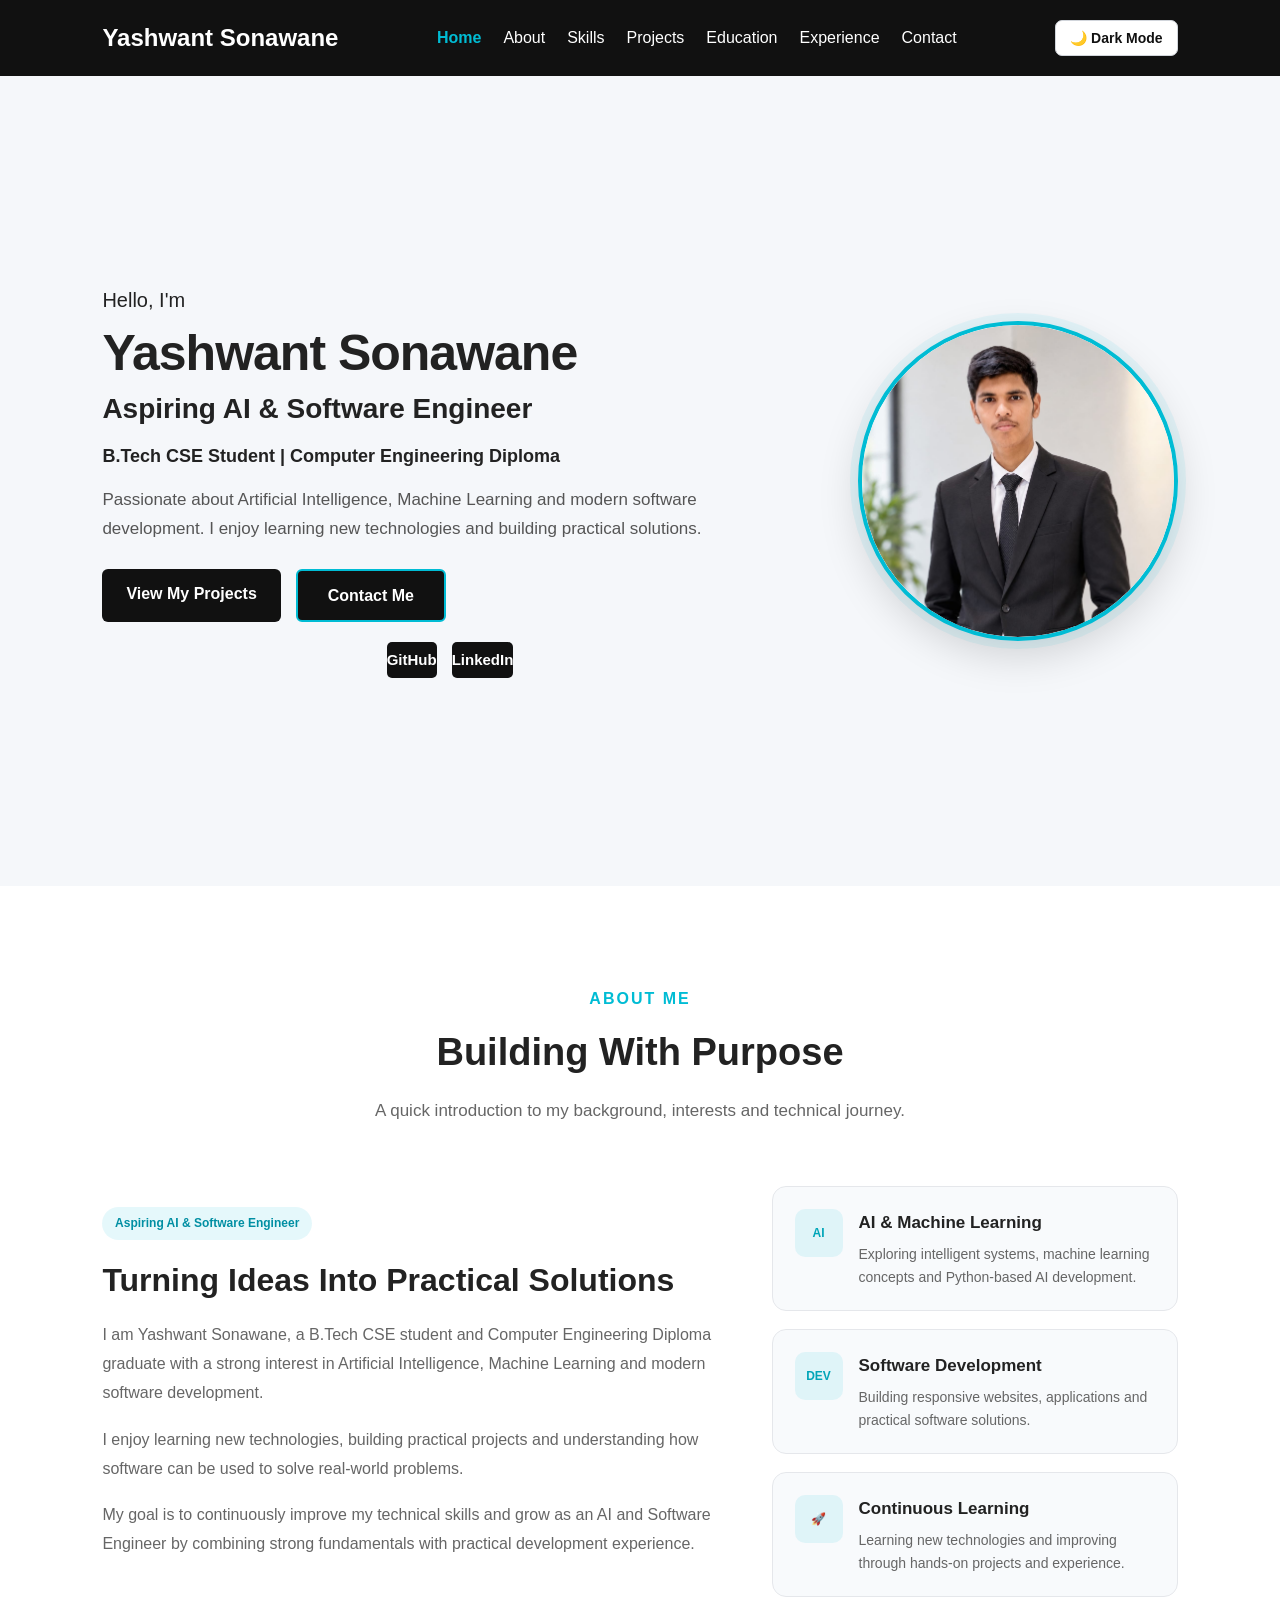
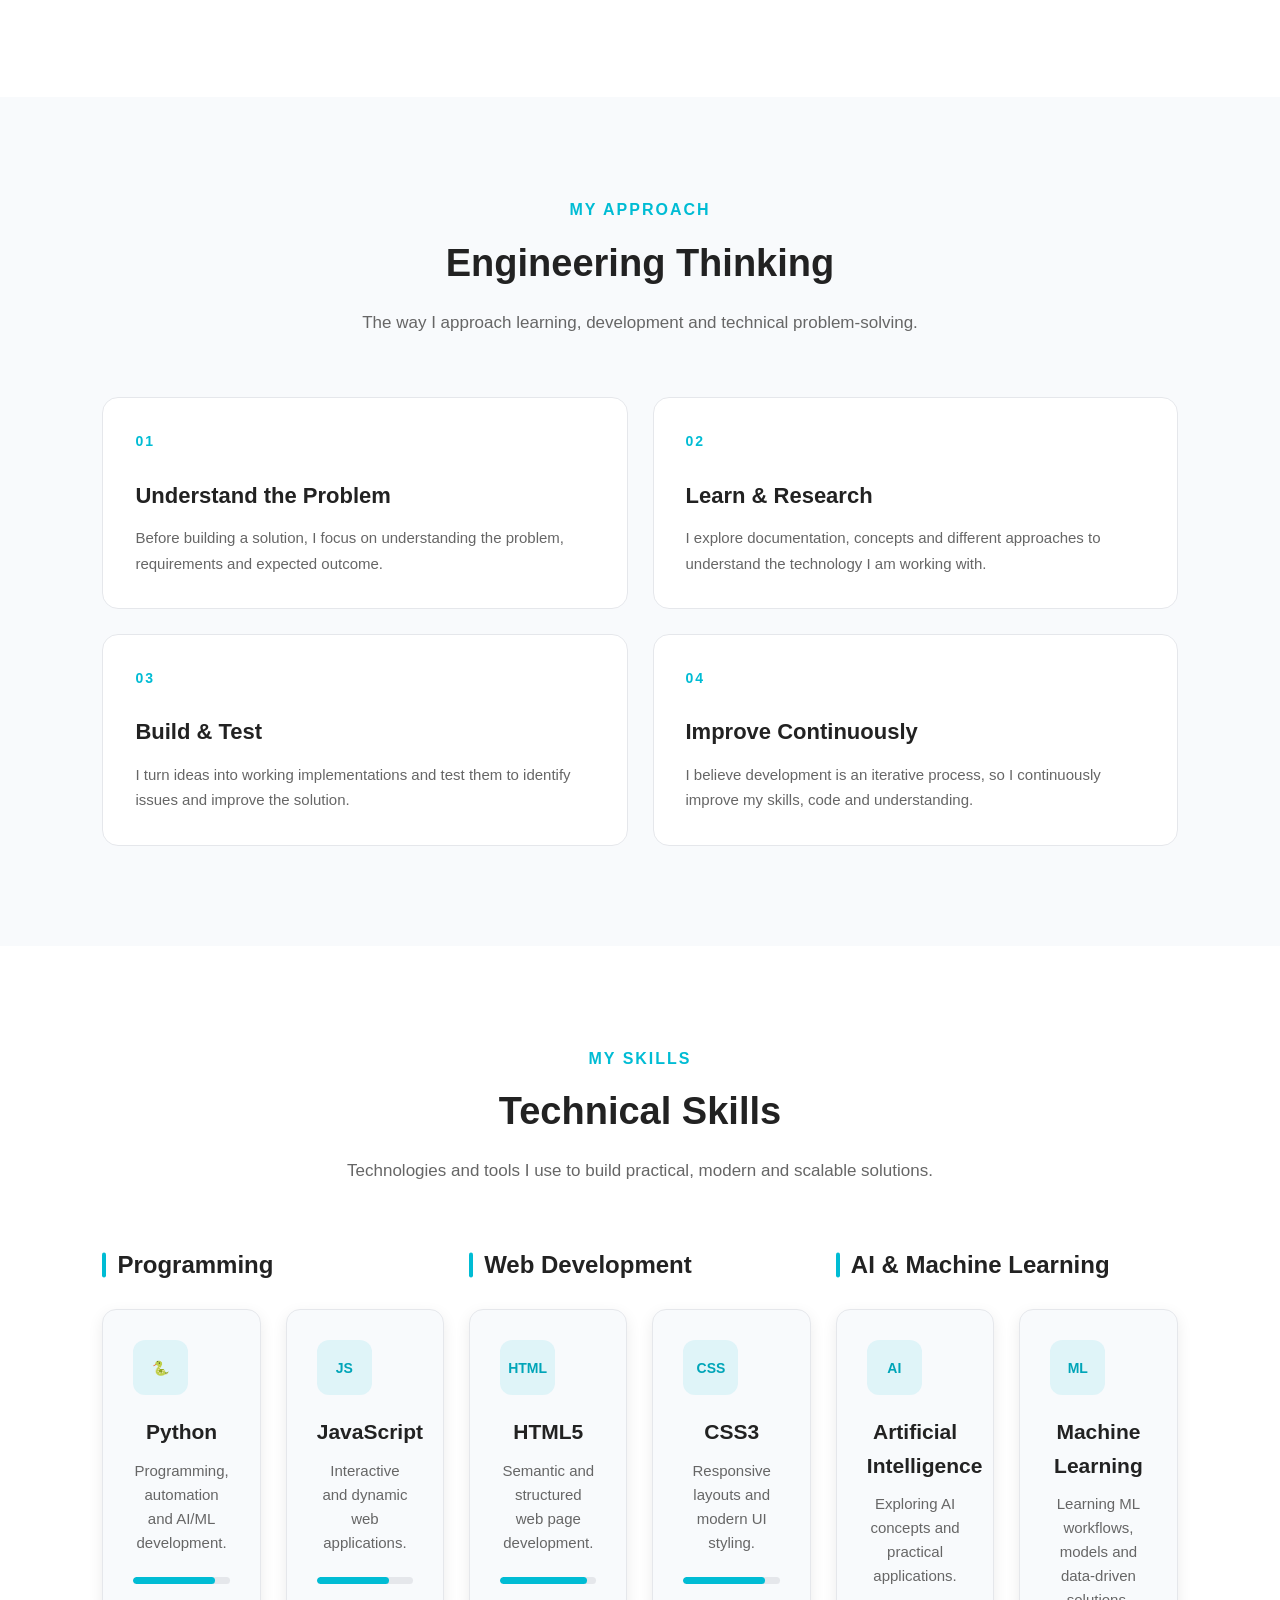
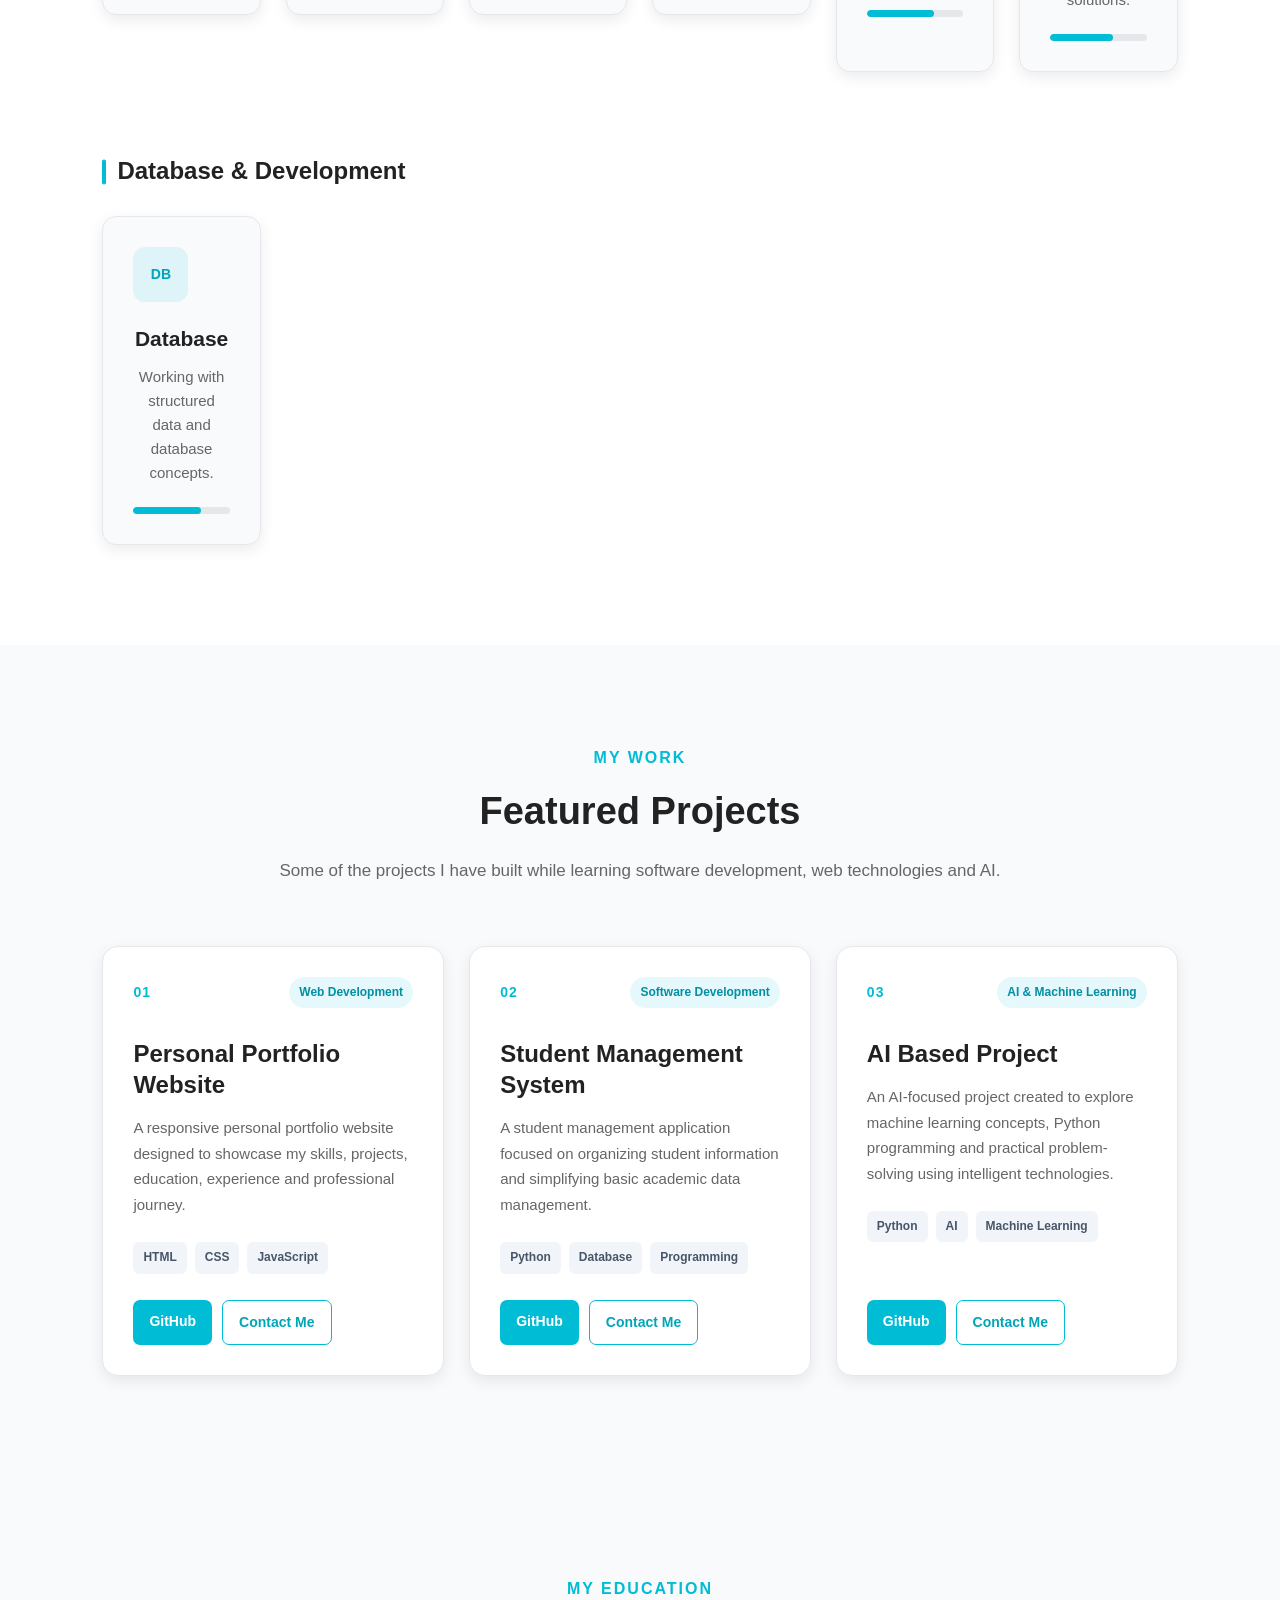
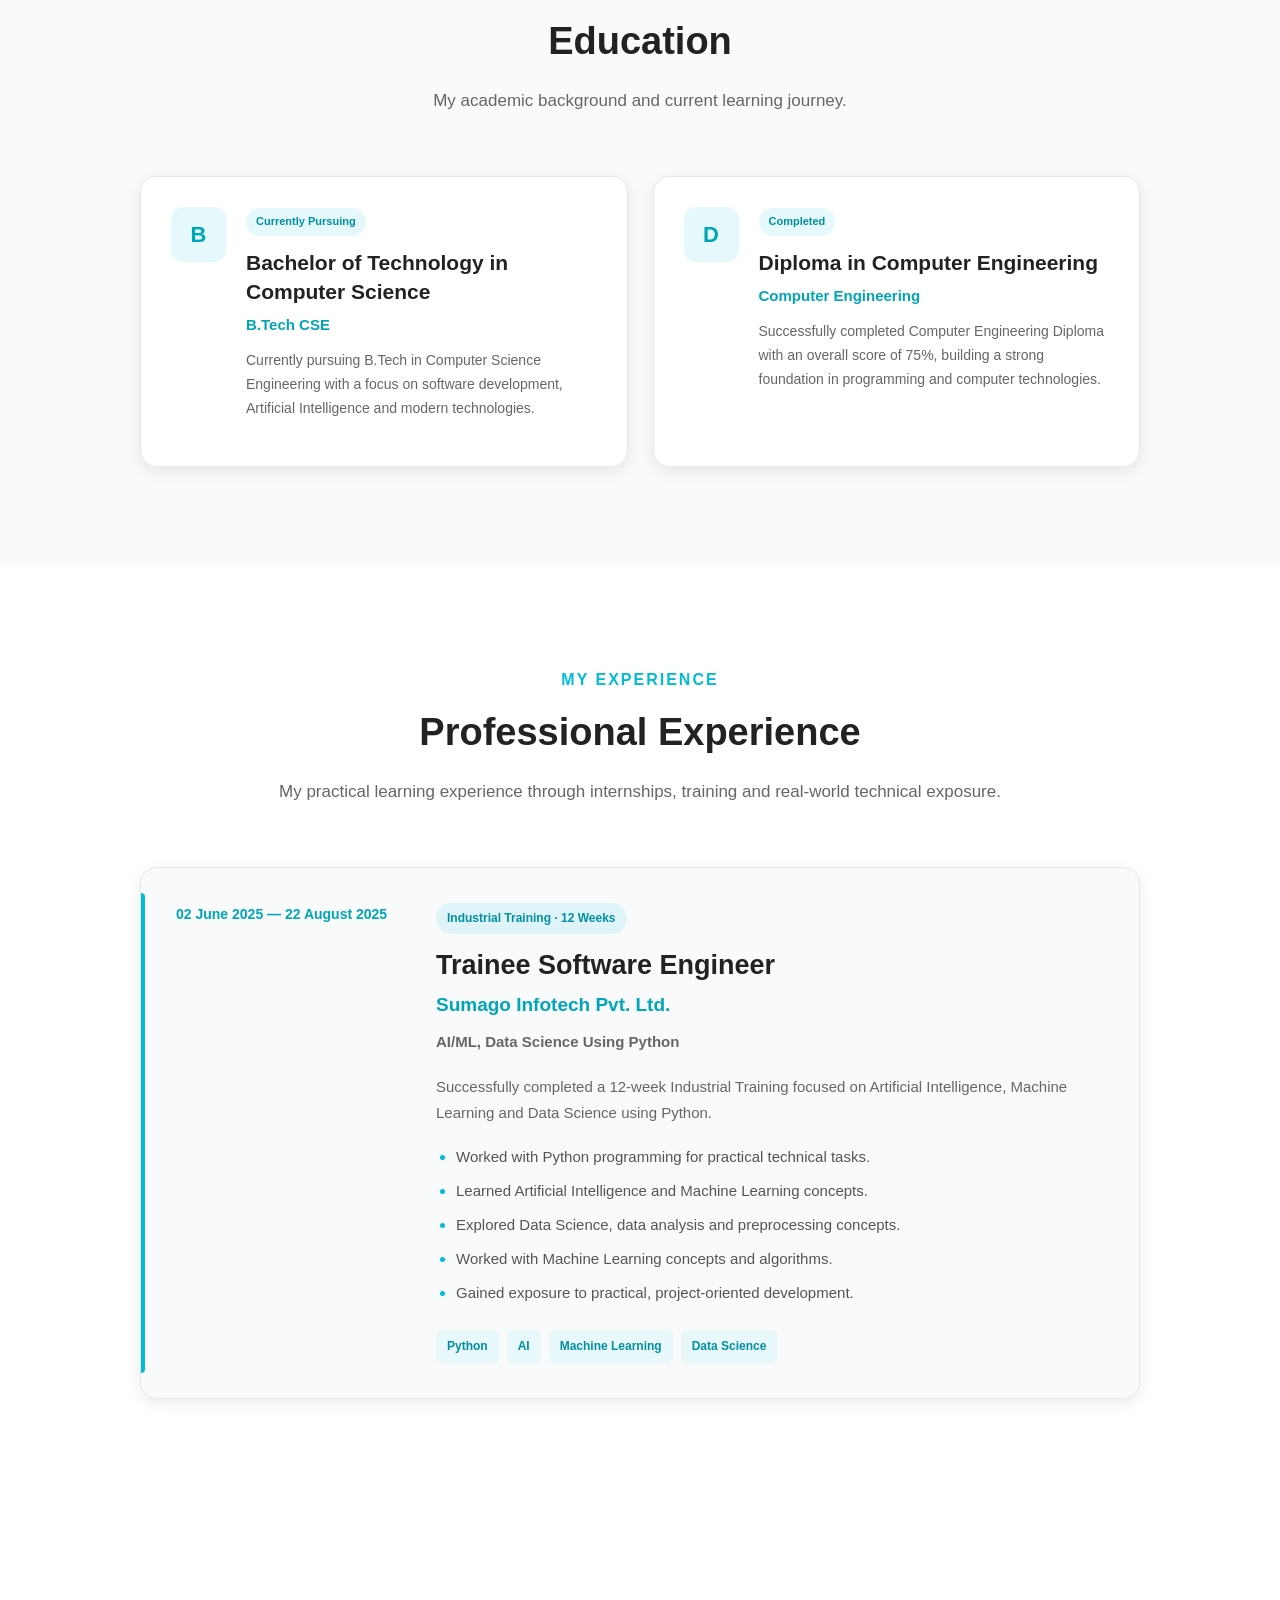
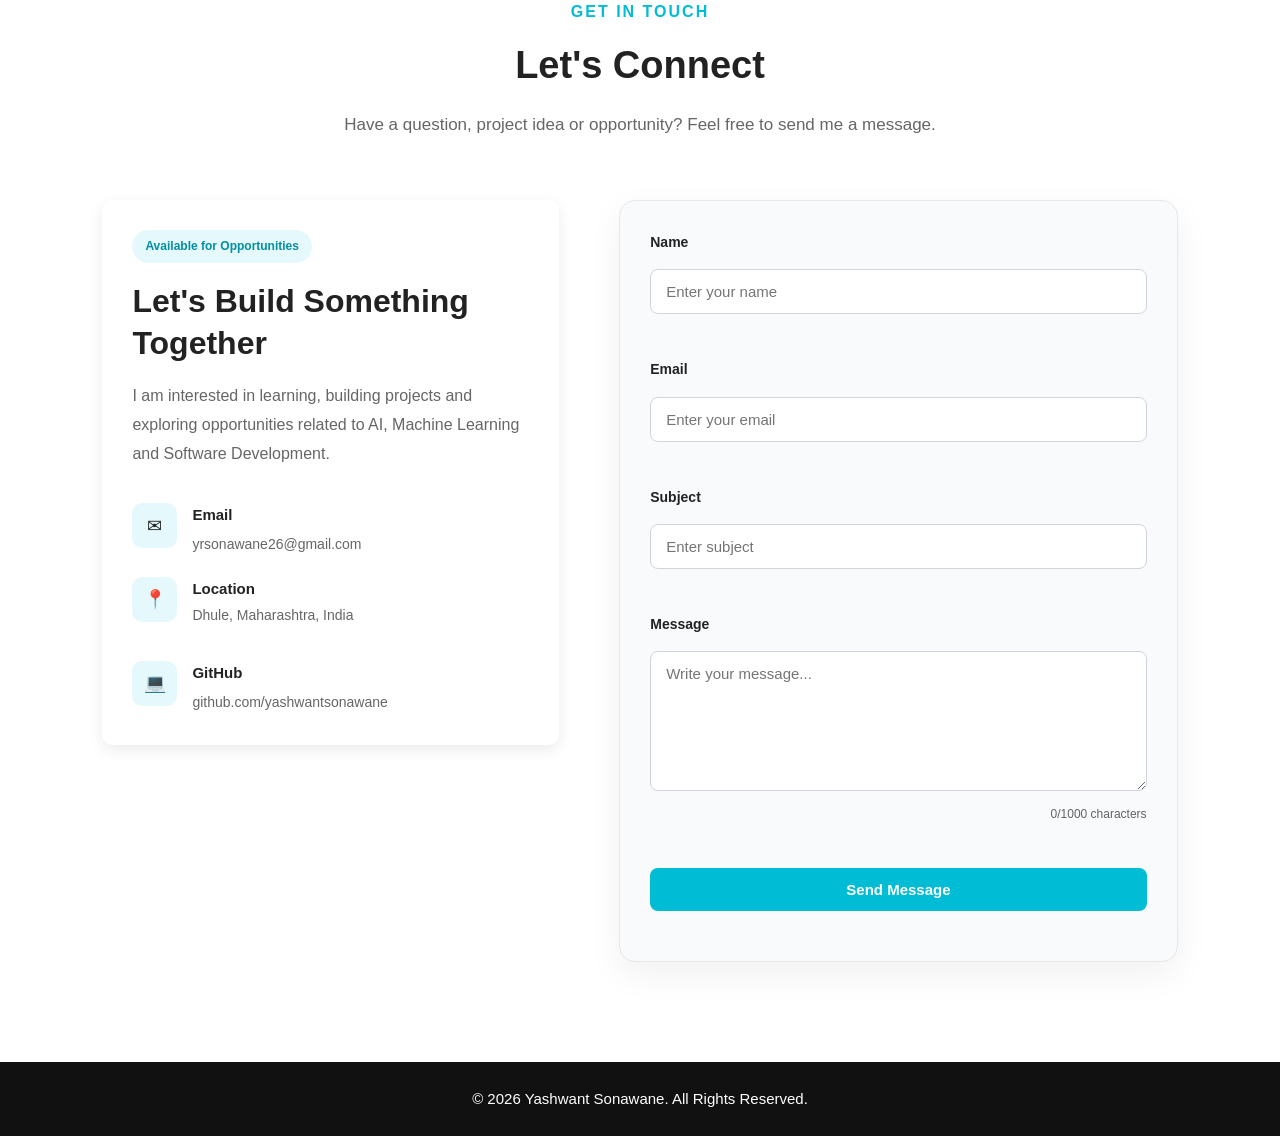
==== commit f5f3031e: "Fix mobile hamburger menu and theme button" ====
--- a/index.html
+++ b/index.html
@@ -23,12 +23,7 @@
     <div class="logo">
         Yashwant Sonawane
     </div>
-    <button
-    id="menuToggle"
-    type="button"
-    aria-label="Toggle navigation menu"
-    aria-expanded="false"
-    >
+    <button id="menuToggle" class="menu-toggle" aria-label="Toggle navigation menu">
     <span></span>
     <span></span>
     <span></span>
--- a/style.css
+++ b/style.css
@@ -4110,75 +4110,356 @@
         transition-duration: 0.01ms !important;
     }
 }
+
+/* Desktop par hamburger hide */
+@media (min-width: 769px) {
+
+    .navbar .menu-toggle {
+        display: none !important;
+    }
+
+}
+
 /* =========================================
-   FINAL HAMBURGER MENU FIX
+   DESKTOP NAVBAR
 ========================================= */
 
+@media (min-width: 769px) {
+
+    .navbar .menu-toggle {
+        display: none !important;
+    }
+
+    .navbar .nav-links {
+        display: flex !important;
+        opacity: 1 !important;
+        visibility: visible !important;
+        pointer-events: auto !important;
+
+        max-height: none !important;
+        transform: none !important;
+    }
+
+    .navbar .theme-toggle {
+        width: auto !important;
+        flex-shrink: 0 !important;
+    }
+
+}
+/* =========================================
+   FINAL HAMBURGER MENU
+========================================= */
+
 @media (max-width: 768px) {
 
-    .navbar .menu-toggle {
+    .menu-toggle {
         display: flex !important;
-        width: 44px !important;
-        height: 44px !important;
-
+
+        width: 42px !important;
+        height: 42px !important;
+
+        padding: 6px !important;
+        margin: 0 !important;
+
+        flex-direction: column !important;
         align-items: center !important;
         justify-content: center !important;
-        flex-direction: column !important;
-
-        padding: 6px !important;
-        margin: 0 !important;
-
-        background: #111111 !important;
-        border: 1px solid #333333 !important;
+
+        background: #111 !important;
+        border: 1px solid #333 !important;
         border-radius: 6px !important;
 
-        color: #ffffff !important;
         cursor: pointer !important;
+
+        font-size: 0 !important;
+        line-height: 0 !important;
 
         position: relative !important;
         z-index: 9999 !important;
     }
 
-    .navbar .menu-toggle span {
+
+    .menu-toggle span {
         display: block !important;
 
-        width: 25px !important;
+        width: 24px !important;
         height: 3px !important;
 
         margin: 3px 0 !important;
         padding: 0 !important;
 
-        background-color: #ffffff !important;
+        background-color: #fff !important;
 
         border-radius: 3px !important;
 
         opacity: 1 !important;
         visibility: visible !important;
-
-        transform: none;
-        transition: all 0.25s ease !important;
-    }
-
-    /* Hamburger → X */
-    .navbar .menu-toggle.active span:nth-child(1) {
+    }
+
+
+    /* Open → X */
+
+    .menu-toggle.active span:nth-child(1) {
         transform: translateY(9px) rotate(45deg) !important;
     }
 
-    .navbar .menu-toggle.active span:nth-child(2) {
+    .menu-toggle.active span:nth-child(2) {
         opacity: 0 !important;
     }
 
-    .navbar .menu-toggle.active span:nth-child(3) {
+    .menu-toggle.active span:nth-child(3) {
         transform: translateY(-9px) rotate(-45deg) !important;
     }
 
-}
-
-/* Desktop par hamburger hide */
+
+    /* Compact Dark/Light Button */
+
+    #themeToggle {
+        width: auto !important;
+
+        min-width: 0 !important;
+
+        padding: 7px 10px !important;
+
+        margin: 0 !important;
+
+        font-size: 11px !important;
+
+        white-space: nowrap !important;
+
+        border-radius: 6px !important;
+    }
+
+}
+
+
+/* =========================================
+   SMALL MOBILE
+========================================= */
+
+@media (max-width: 480px) {
+
+    .menu-toggle {
+        width: 40px !important;
+        height: 40px !important;
+
+        min-width: 40px !important;
+    }
+
+    .menu-toggle span {
+        width: 23px !important;
+        height: 3px !important;
+    }
+
+    #themeToggle {
+        padding: 6px 8px !important;
+        font-size: 10px !important;
+    }
+
+}
+
+
+/* =========================================
+   DESKTOP
+========================================= */
+
+@media (min-width: 769px) {
+
+    .menu-toggle {
+        display: none !important;
+    }
+
+}
+/* =========================================
+   FINAL MOBILE NAVBAR FIX
+   Step 40.23
+========================================= */
+
+@media (max-width: 768px) {
+
+    /* Main Navbar */
+    .navbar {
+        display: flex !important;
+        flex-direction: row !important;
+        align-items: center !important;
+        justify-content: space-between !important;
+
+        flex-wrap: wrap !important;
+
+        padding: 12px 16px !important;
+        gap: 8px !important;
+    }
+
+
+    /* Logo */
+    .navbar .logo {
+        font-size: 18px !important;
+        white-space: nowrap !important;
+        flex: 0 1 auto !important;
+    }
+
+
+
+    /* =========================
+       DARK / LIGHT MODE BUTTON
+    ========================= */
+
+    .navbar .theme-toggle {
+        width: auto !important;
+
+        min-width: 0 !important;
+        max-width: none !important;
+
+        flex: 0 0 auto !important;
+        flex-shrink: 0 !important;
+
+        padding: 7px 10px !important;
+
+        margin: 0 !important;
+
+        font-size: 11px !important;
+        line-height: 1.2 !important;
+
+        white-space: nowrap !important;
+
+        border-radius: 6px !important;
+    }
+
+
+    /* =========================
+       MOBILE NAVIGATION LINKS
+    ========================= */
+
+    .navbar .nav-links {
+        order: 4 !important;
+
+        flex-basis: 100% !important;
+        width: 100% !important;
+
+        display: flex !important;
+
+        flex-direction: column !important;
+        align-items: center !important;
+
+        gap: 0 !important;
+
+        margin-top: 5px !important;
+
+        padding: 0 !important;
+
+        opacity: 0 !important;
+        visibility: hidden !important;
+        pointer-events: none !important;
+
+        max-height: 0 !important;
+        overflow: hidden !important;
+
+        transform: translateY(-10px) !important;
+
+        transition:
+            opacity 0.3s ease,
+            transform 0.3s ease,
+            visibility 0.3s ease,
+            max-height 0.3s ease !important;
+    }
+
+
+    /* Open Menu */
+    .navbar .nav-links.active {
+        opacity: 1 !important;
+        visibility: visible !important;
+        pointer-events: auto !important;
+
+        max-height: 500px !important;
+
+        transform: translateY(0) !important;
+    }
+
+
+    /* Menu Items */
+    .navbar .nav-links li {
+        width: 100% !important;
+
+        text-align: center !important;
+
+        list-style: none !important;
+    }
+
+
+    .navbar .nav-links li a {
+        display: block !important;
+
+        width: 100% !important;
+
+        padding: 10px 15px !important;
+
+        font-size: 15px !important;
+
+        text-decoration: none !important;
+    }
+
+}
+
+
+/* =========================================
+   VERY SMALL MOBILE
+========================================= */
+
+@media (max-width: 480px) {
+
+    .navbar {
+        padding: 10px 12px !important;
+    }
+
+    .navbar .logo {
+        font-size: 16px !important;
+    }
+
+    .navbar .menu-toggle {
+        width: 40px !important;
+        height: 40px !important;
+
+        min-width: 40px !important;
+        max-width: 40px !important;
+    }
+
+    .navbar .menu-toggle span {
+        width: 23px !important;
+        min-width: 23px !important;
+        max-width: 23px !important;
+    }
+
+    .navbar .theme-toggle {
+        padding: 6px 8px !important;
+        font-size: 10px !important;
+    }
+
+}
+
+
+/* =========================================
+   DESKTOP NAVBAR
+========================================= */
+
 @media (min-width: 769px) {
 
     .navbar .menu-toggle {
         display: none !important;
     }
 
+    .navbar .nav-links {
+        display: flex !important;
+        opacity: 1 !important;
+        visibility: visible !important;
+        pointer-events: auto !important;
+
+        max-height: none !important;
+        transform: none !important;
+    }
+
+    .navbar .theme-toggle {
+        width: auto !important;
+        flex-shrink: 0 !important;
+    }
+
 }
